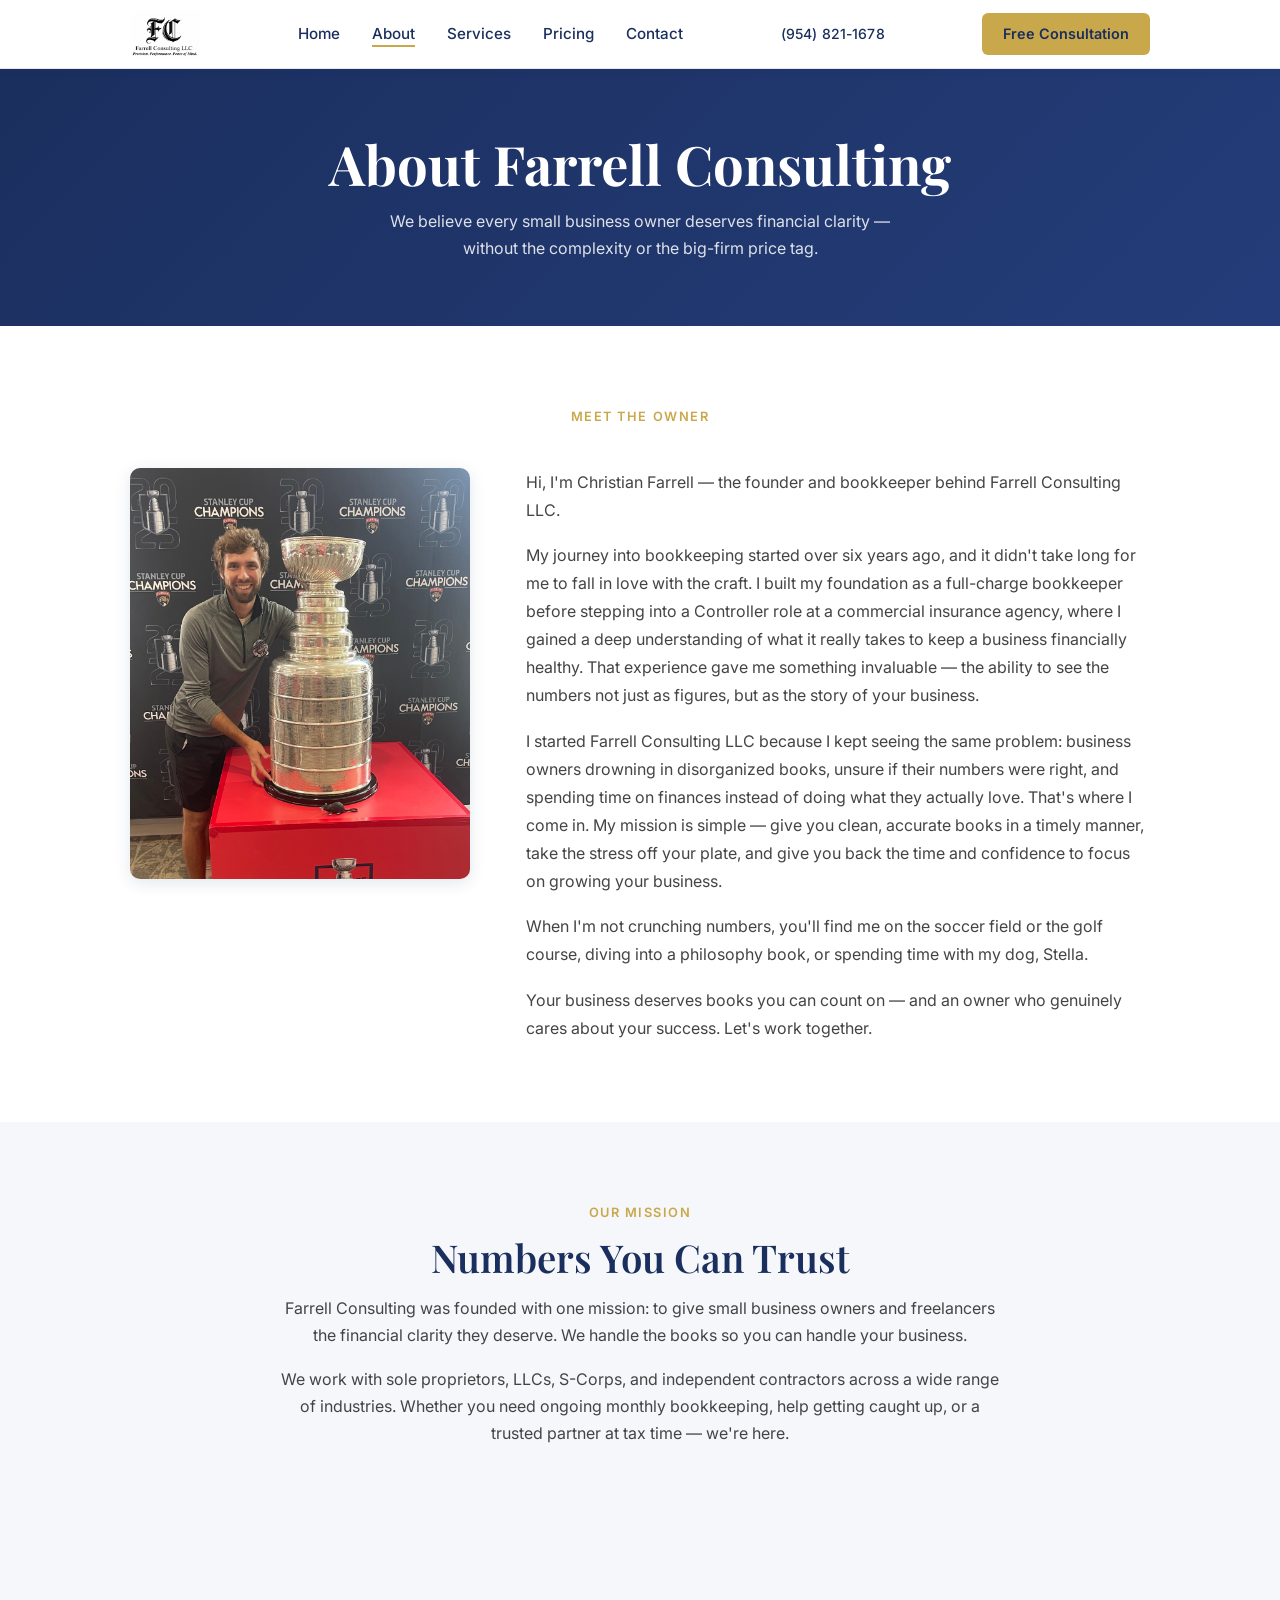
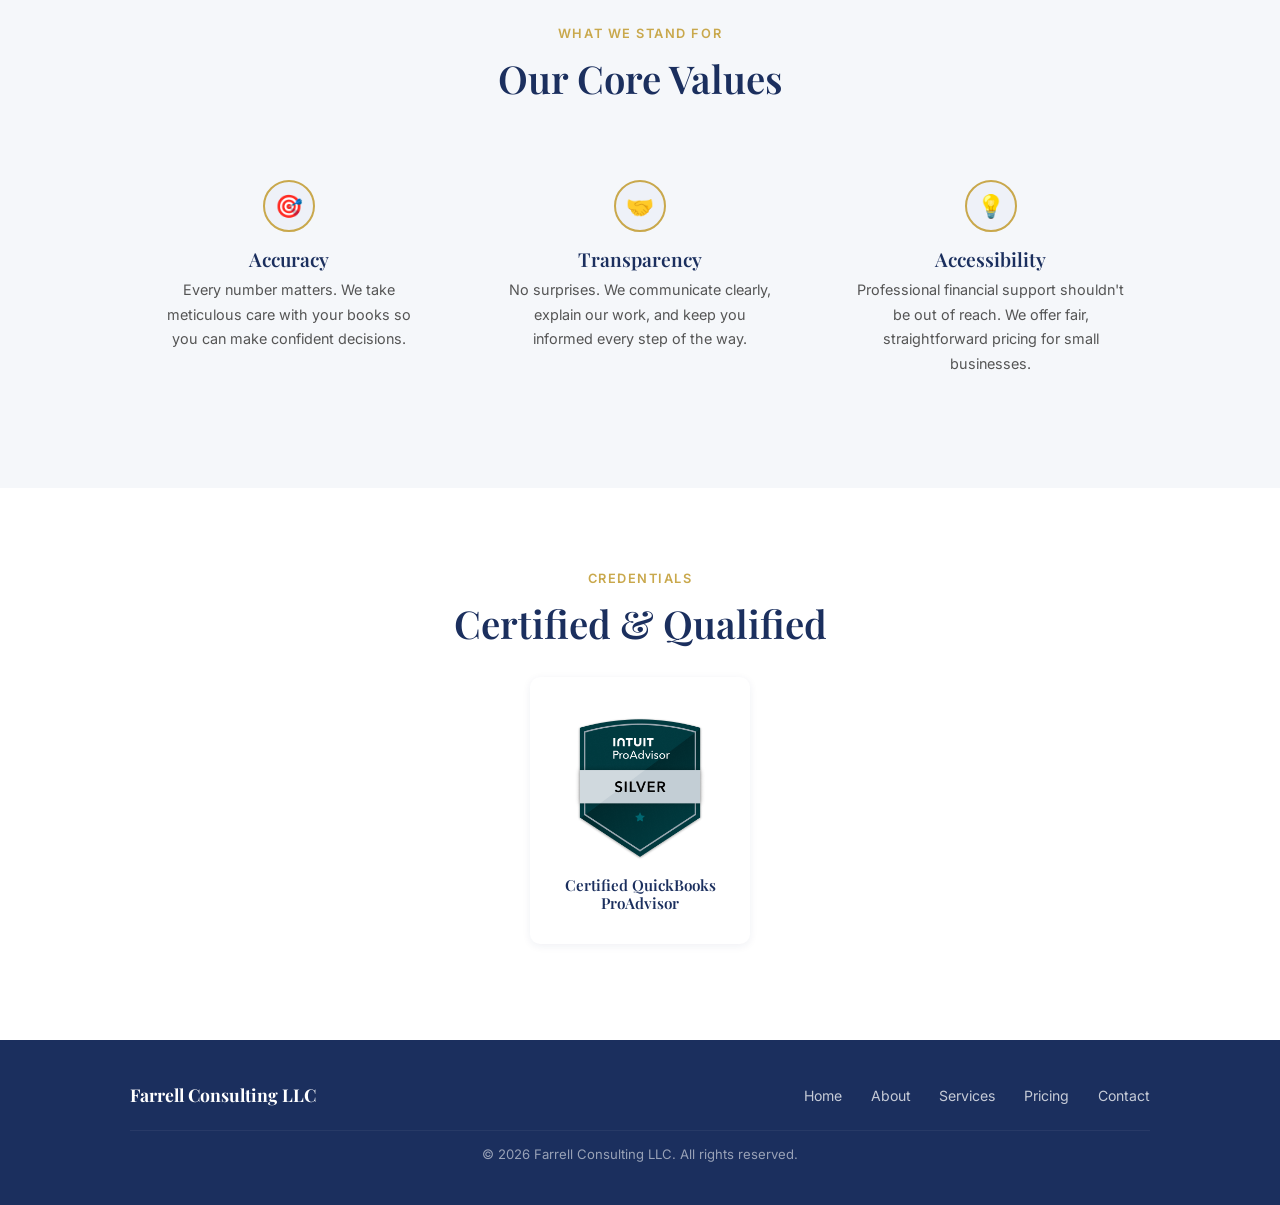
==== about.html @ e4e337d8 "fix: remove redundant heading from Meet the Owner section Co-Authored-By: Claude Sonnet 4.6 <noreply" ====
<!DOCTYPE html>
<html lang="en">
<head>
  <meta charset="UTF-8" />
  <meta name="viewport" content="width=device-width, initial-scale=1.0" />
  <title>About | Farrell Consulting</title>
  <meta name="description" content="Learn about Farrell Consulting — our mission, values, and commitment to helping small business owners and freelancers achieve financial clarity." />
  <meta property="og:title" content="About | Farrell Consulting" />
  <meta property="og:description" content="Farrell Consulting's mission is to give small business owners and freelancers the financial clarity they deserve." />
  <link rel="canonical" href="https://farrellconsulting.net/about.html" />
  <link rel="icon" href="favicon.svg" type="image/svg+xml" />
  <link rel="preconnect" href="https://fonts.googleapis.com" />
  <link rel="preconnect" href="https://fonts.gstatic.com" crossorigin />
  <link href="https://fonts.googleapis.com/css2?family=Playfair+Display:wght@600;700&family=Inter:wght@400;500;600&display=swap" rel="stylesheet" />
  <link rel="stylesheet" href="css/styles.css" />
</head>
<body>

  <header>
    <nav class="navbar" aria-label="Main">
      <div class="navbar-inner">
        <a href="index.html" class="nav-logo"><img src="img/fc-logo.png" alt="Farrell Consulting" class="nav-logo-img" /></a>
        <ul class="nav-links">
          <li><a href="index.html">Home</a></li>
          <li><a href="about.html" class="active">About</a></li>
          <li><a href="services.html">Services</a></li>
          <li><a href="pricing.html">Pricing</a></li>
          <li><a href="contact.html">Contact</a></li>
        </ul>
        <a href="tel:+19548211678" class="nav-phone" aria-label="Call (954) 821-1678">(954) 821-1678</a>
        <a href="contact.html" class="nav-cta">Free Consultation</a>
        <button class="nav-hamburger" aria-label="Toggle navigation" aria-expanded="false">
          <span></span><span></span><span></span>
        </button>
      </div>
    </nav>
  </header>

  <main>

    <!-- Page hero -->
    <section class="page-hero">
      <h1>About Farrell Consulting</h1>
      <p>We believe every small business owner deserves financial clarity — without the complexity or the big-firm price tag.</p>
    </section>

    <!-- Meet the Owner -->
    <section class="section">
      <div class="container">
        <div class="section-label text-center">Meet the Owner</div>
        <div class="owner-layout">
          <div class="owner-photo">
            <img src="img/christian-farrell.jpg" alt="Christian Farrell, founder of Farrell Consulting LLC" />
          </div>
          <div class="owner-bio">
            <p>Hi, I'm Christian Farrell — the founder and bookkeeper behind Farrell Consulting LLC.</p>
            <p>My journey into bookkeeping started over six years ago, and it didn't take long for me to fall in love with the craft. I built my foundation as a full-charge bookkeeper before stepping into a Controller role at a commercial insurance agency, where I gained a deep understanding of what it really takes to keep a business financially healthy. That experience gave me something invaluable — the ability to see the numbers not just as figures, but as the story of your business.</p>
            <p>I started Farrell Consulting LLC because I kept seeing the same problem: business owners drowning in disorganized books, unsure if their numbers were right, and spending time on finances instead of doing what they actually love. That's where I come in. My mission is simple — give you clean, accurate books in a timely manner, take the stress off your plate, and give you back the time and confidence to focus on growing your business.</p>
            <p>When I'm not crunching numbers, you'll find me on the soccer field or the golf course, diving into a philosophy book, or spending time with my dog, Stella.</p>
            <p>Your business deserves books you can count on — and an owner who genuinely cares about your success. Let's work together.</p>
          </div>
        </div>
      </div>
    </section>

    <!-- Mission & Bio -->
    <section class="section bg-surface">
      <div class="container">
        <div class="about-centered">
          <div class="section-label text-center">Our Mission</div>
          <h2 class="section-title text-center">Numbers You Can Trust</h2>
          <p>Farrell Consulting was founded with one mission: to give small business owners and freelancers the financial clarity they deserve. We handle the books so you can handle your business.</p>
          <p>We work with sole proprietors, LLCs, S-Corps, and independent contractors across a wide range of industries. Whether you need ongoing monthly bookkeeping, help getting caught up, or a trusted partner at tax time — we're here.</p>
        </div>
      </div>
    </section>

    <!-- Values strip -->
    <section class="section bg-surface">
      <div class="container">
        <div class="section-label text-center">What We Stand For</div>
        <h2 class="section-title text-center">Our Core Values</h2>
        <div class="values-strip">

          <div class="value-item">
            <div class="value-icon" aria-hidden="true">🎯</div>
            <h3>Accuracy</h3>
            <p>Every number matters. We take meticulous care with your books so you can make confident decisions.</p>
          </div>

          <div class="value-item">
            <div class="value-icon" aria-hidden="true">🤝</div>
            <h3>Transparency</h3>
            <p>No surprises. We communicate clearly, explain our work, and keep you informed every step of the way.</p>
          </div>

          <div class="value-item">
            <div class="value-icon" aria-hidden="true">💡</div>
            <h3>Accessibility</h3>
            <p>Professional financial support shouldn't be out of reach. We offer fair, straightforward pricing for small businesses.</p>
          </div>

        </div>
      </div>
    </section>

    <!-- Credentials -->
    <section class="section">
      <div class="container">
        <div class="section-label text-center">Credentials</div>
        <h2 class="section-title text-center">Certified &amp; Qualified</h2>
        <div class="credential-section">
          <div class="credential-card">
            <img src="img/intuit-proadvisor-silver.png" alt="Intuit QuickBooks ProAdvisor Silver badge" class="credential-badge" />
            <h4>Certified QuickBooks ProAdvisor</h4>
          </div>
        </div>
      </div>
    </section>

  </main>

  <footer class="footer">
    <div class="footer-inner">
      <div class="footer-logo">Farrell Consulting LLC</div>
      <ul class="footer-links">
        <li><a href="index.html">Home</a></li>
        <li><a href="about.html">About</a></li>
        <li><a href="services.html">Services</a></li>
        <li><a href="pricing.html">Pricing</a></li>
        <li><a href="contact.html">Contact</a></li>
      </ul>
      <p class="footer-copy">&copy; 2026 Farrell Consulting LLC. All rights reserved.</p>
    </div>
  </footer>

  <script src="js/main.js"></script>
</body>
</html>
---- css/styles.css ----
/* ============================================================
   FARRELL CONSULTING — Shared Stylesheet
   ============================================================ */

/* === DESIGN TOKENS === */
:root {
  --navy:      #1B2F5E;
  --gold:      #C9A84C;
  --gold-dark: #b5923f;
  --green:     #4A7C59;
  --white:     #FFFFFF;
  --surface:   #F5F7FA;
  --text:      #2D2D2D;
  --navy-dark: #243d7a;
  --shadow-sm: 0 2px 8px rgba(27,47,94,.07);
  --shadow-md: 0 4px 16px rgba(27,47,94,.12);
  --shadow-lg: 0 8px 24px rgba(27,47,94,.16);
  --radius:    6px;
  --radius-lg: 10px;
}

/* === RESET & BASE === */
*, *::before, *::after { box-sizing: border-box; margin: 0; padding: 0; }
html { scroll-behavior: smooth; }
body {
  font-family: 'Inter', sans-serif;
  font-size: 16px;
  line-height: 1.7;
  color: var(--text);
  background: var(--white);
}
img { max-width: 100%; display: block; }
a { text-decoration: none; }
ul { list-style: none; }

/* === TYPOGRAPHY === */
h1, h2, h3, h4 {
  font-family: 'Playfair Display', serif;
  color: var(--navy);
  line-height: 1.15;
}
h1 { font-size: clamp(2.2rem, 5vw, 3.4rem); font-weight: 700; }
h2 { font-size: clamp(1.7rem, 3vw, 2.4rem); font-weight: 600; }
h3 { font-size: 1.2rem; font-weight: 600; }

/* === LAYOUT === */
.container { max-width: 1100px; margin: 0 auto; padding: 0 2.5rem; }
.section    { padding: 5rem 0; }
.bg-surface { background: var(--surface); }
.text-center { text-align: center; }
.text-center .section-sub { margin-left: auto; margin-right: auto; }

/* === SECTION LABELS === */
.section-label {
  font-size: .8rem; font-weight: 600;
  letter-spacing: .12em; text-transform: uppercase;
  color: var(--gold); margin-bottom: .7rem;
}
.section-title { margin-bottom: 1rem; }
.section-sub   { font-size: 1rem; color: #555; max-width: 600px; }

/* === BUTTONS === */
.btn-primary {
  display: inline-block;
  background: var(--gold); color: var(--navy);
  font-family: 'Inter', sans-serif; font-weight: 700; font-size: 1rem;
  padding: .85rem 2.2rem; border-radius: var(--radius);
  box-shadow: 0 4px 16px rgba(201,168,76,.35);
  transition: background .2s, transform .15s;
  border: none; cursor: pointer;
}
.btn-primary:hover { background: var(--gold-dark); transform: translateY(-1px); color: var(--navy); }

.btn-secondary {
  display: inline-block;
  background: var(--navy); color: var(--white);
  font-family: 'Inter', sans-serif; font-weight: 600; font-size: .95rem;
  padding: .8rem 2rem; border-radius: var(--radius);
  transition: background .2s; border: none; cursor: pointer;
}
.btn-secondary:hover { background: var(--navy-dark); color: var(--white); }

/* === NAVBAR === */
.navbar {
  position: sticky; top: 0; z-index: 100;
  background: var(--white);
  border-bottom: 1px solid #e2e6ef;
  box-shadow: var(--shadow-sm);
  transition: box-shadow .3s;
}
.navbar.scrolled { box-shadow: var(--shadow-md); }
.navbar-inner {
  max-width: 1100px; margin: 0 auto;
  display: flex; align-items: center; justify-content: space-between;
  padding: 0 2.5rem; height: 68px;
}
.nav-logo {
  font-family: 'Playfair Display', serif;
  font-size: 1.25rem; font-weight: 700;
  color: var(--navy); letter-spacing: .01em;
  display: flex; align-items: center;
}
.nav-logo span { color: var(--gold); }
.nav-logo-img { height: 48px; width: auto; display: block; }
.nav-links {
  display: flex; gap: 2rem;
  list-style: none; align-items: center;
}
.nav-links a {
  color: var(--navy); font-size: .95rem; font-weight: 500;
  padding-bottom: 2px; border-bottom: 2px solid transparent;
  transition: border-color .2s;
}
.nav-links a:hover,
.nav-links a.active { border-bottom-color: var(--gold); }
.nav-cta {
  background: var(--gold); color: var(--navy);
  font-weight: 600; font-size: .9rem;
  padding: .55rem 1.3rem;
  border-radius: var(--radius);
  border-bottom: none;
  transition: background .2s;
}
.nav-cta:hover { background: var(--gold-dark); }

/* Hamburger */
.nav-hamburger {
  display: none; flex-direction: column; gap: 5px;
  background: none; border: none; cursor: pointer; padding: 4px;
  min-height: 44px; min-width: 44px;
  align-items: center; justify-content: center;
}
.nav-hamburger span {
  display: block; width: 24px; height: 2px;
  background: var(--navy); border-radius: 2px;
  transition: transform .25s, opacity .25s;
}
.nav-hamburger[aria-expanded="true"] span:nth-child(1) { transform: translateY(7px) rotate(45deg); }
.nav-hamburger[aria-expanded="true"] span:nth-child(2) { opacity: 0; }
.nav-hamburger[aria-expanded="true"] span:nth-child(3) { transform: translateY(-7px) rotate(-45deg); }

/* === HERO (Home) === */
.hero {
  background: linear-gradient(135deg, var(--navy) 0%, var(--navy-dark) 100%);
  color: var(--white); padding: 7rem 2.5rem 6rem; text-align: center;
}
.hero-eyebrow {
  font-size: .85rem; font-weight: 600;
  letter-spacing: .12em; text-transform: uppercase;
  color: var(--gold); margin-bottom: 1.2rem;
}
.hero h1   { color: var(--white); max-width: 700px; margin: 0 auto 1.5rem; }
.hero p    { font-size: 1.1rem; max-width: 560px; margin: 0 auto 2.5rem; opacity: .88; color: var(--white); }

/* Page hero (inner pages — shorter) */
.page-hero {
  background: linear-gradient(135deg, var(--navy) 0%, var(--navy-dark) 100%);
  color: var(--white); padding: 4rem 2.5rem; text-align: center;
}
.page-hero h1 { color: var(--white); margin-bottom: .75rem; }
.page-hero p  { color: rgba(255,255,255,.85); font-size: 1rem; max-width: 520px; margin: 0 auto; }

/* === TRUST BAR === */
.trust-bar {
  background: var(--surface); padding: 1.4rem 2.5rem;
  display: flex; justify-content: center; gap: 3rem; flex-wrap: wrap;
  border-bottom: 1px solid #e2e6ef;
}
.trust-item {
  display: flex; align-items: center; gap: .5rem;
  font-size: .88rem; font-weight: 500; color: var(--navy);
}
.trust-item::before { content: '✓'; color: var(--green); font-weight: 700; font-size: 1rem; }

/* === SERVICE CARDS === */
.services-grid {
  display: grid;
  grid-template-columns: repeat(auto-fit, minmax(260px, 1fr));
  gap: 1.8rem; margin-top: 3rem;
}
.service-card {
  background: var(--white); border-radius: var(--radius-lg);
  padding: 2rem 1.8rem; box-shadow: var(--shadow-sm);
  border-top: 4px solid var(--gold);
  transition: transform .2s, box-shadow .2s;
}
.service-card:hover { transform: translateY(-4px); box-shadow: var(--shadow-lg); }
.card-icon {
  width: 44px; height: 44px; background: #eef1f8;
  border-radius: 8px; display: flex; align-items: center;
  justify-content: center; margin-bottom: 1.2rem; font-size: 1.3rem;
}
.service-card h3 { margin-bottom: .6rem; }
.service-card > p { font-size: .92rem; color: #555; }
.card-includes {
  list-style: none; margin-top: .85rem;
  display: flex; flex-direction: column; gap: .4rem;
}
.card-includes li {
  font-size: .88rem; color: #555;
  display: flex; align-items: flex-start; gap: .4rem;
}
.card-includes li::before {
  content: '→'; color: var(--gold);
  font-size: .85rem; flex-shrink: 0; margin-top: 2px;
}

/* === CTA STRIP === */
.cta-strip {
  background: var(--navy); color: var(--white);
  padding: 4.5rem 2.5rem; text-align: center;
}
.cta-strip h2 { color: var(--white); margin-bottom: .75rem; }
.cta-strip p  { color: rgba(255,255,255,.8); margin-bottom: 2rem; font-size: 1rem; }

/* === ABOUT === */
.about-layout {
  display: flex; align-items: flex-start;
  gap: 4rem; flex-wrap: wrap;
}
.about-text           { flex: 1; min-width: 260px; }
.about-text p         { margin-bottom: 1rem; color: #444; }
.about-centered {
  max-width: 720px;
  margin: 0 auto;
  text-align: center;
}
.about-centered p     { margin-bottom: 1rem; color: #444; }

/* Meet the Owner */
.owner-layout {
  display: grid;
  grid-template-columns: 340px 1fr;
  gap: 3.5rem;
  align-items: start;
  margin-top: 2.5rem;
}
.owner-photo {
  border-radius: var(--radius-lg);
  overflow: hidden;
  box-shadow: var(--shadow-md);
}
.owner-photo img {
  width: 100%;
  height: 100%;
  object-fit: cover;
  display: block;
}
.owner-bio p {
  margin-bottom: 1.1rem;
  color: #444;
  line-height: 1.75;
}
.owner-bio p:last-child { margin-bottom: 0; }

@media (max-width: 768px) {
  .owner-layout { grid-template-columns: 1fr; }
  .owner-photo  { max-height: 420px; }
}
.values-strip {
  display: grid;
  grid-template-columns: repeat(auto-fit, minmax(200px, 1fr));
  gap: 2rem; margin-top: 3rem;
}
.value-item { text-align: center; padding: 2rem 1.5rem; }
.value-icon {
  width: 52px; height: 52px; background: #eef1f8; border-radius: 50%;
  display: flex; align-items: center; justify-content: center;
  margin: 0 auto 1rem; font-size: 1.4rem;
  border: 2px solid var(--gold);
}
.value-item h3  { margin-bottom: .5rem; }
.value-item p   { font-size: .9rem; color: #555; }

/* === CONTACT === */
.contact-layout {
  display: grid; grid-template-columns: 1fr 1fr;
  gap: 4rem; align-items: start;
}
.contact-info h2      { margin-bottom: 1rem; }
.contact-info > p     { color: #555; margin-bottom: 1.5rem; font-size: .95rem; line-height: 1.7; }
.contact-detail {
  display: flex; align-items: center; gap: .6rem;
  margin-bottom: .6rem; font-size: .9rem;
  color: var(--navy); font-weight: 500;
}
.contact-detail span  { font-size: 1rem; }
.form-legend          { font-size: .82rem; color: #666; margin-bottom: 1rem; }
.form-legend span     { color: var(--gold); font-weight: 700; }
.form-group           { margin-bottom: 1.3rem; }
.form-group label {
  display: block; font-size: .88rem; font-weight: 600;
  color: var(--navy); margin-bottom: .4rem;
}
.form-group input,
.form-group select,
.form-group textarea {
  width: 100%; padding: .72rem 1rem;
  border: 1.5px solid #d0d6e4; border-radius: var(--radius);
  font-family: 'Inter', sans-serif; font-size: .95rem; color: var(--text);
  background: var(--white); transition: border-color .2s;
}
.form-group input:focus,
.form-group select:focus,
.form-group textarea:focus {
  outline: 3px solid transparent;
  border-color: var(--navy);
  box-shadow: 0 0 0 3px rgba(27,47,94,.18);
}
.form-group textarea  { resize: vertical; min-height: 120px; }

#thank-you            { display: none; }
#thank-you.visible    { display: block; }
.thank-you-box {
  background: #f0faf3; border: 2px solid var(--green);
  border-radius: var(--radius-lg); padding: 2.5rem; text-align: center;
}
.thank-you-box h3     { color: var(--green); margin-bottom: .5rem; font-size: 1.4rem; }
.thank-you-box p      { color: #555; font-size: .95rem; }

/* === FOOTER === */
.footer { background: var(--navy); color: var(--white); padding: 2.5rem 0; }
.footer-inner {
  max-width: 1100px; margin: 0 auto; padding: 0 2.5rem;
  display: flex; align-items: center; justify-content: space-between;
  flex-wrap: wrap; gap: 1rem;
}
.footer-logo          { font-family: 'Playfair Display', serif; font-size: 1.1rem; font-weight: 700; }
.footer-logo span     { color: var(--gold); }
.footer-links         { display: flex; gap: 1.8rem; }
.footer-links a       { color: rgba(255,255,255,.75); font-size: .88rem; transition: color .2s; }
.footer-links a:hover { color: var(--gold); }
.footer-copy {
  font-size: .82rem; opacity: .55; width: 100%; text-align: center;
  padding-top: .75rem; border-top: 1px solid rgba(255,255,255,.1); margin-top: .25rem;
}

/* === RESPONSIVE (≤ 768px) === */
@media (max-width: 768px) {

  /* Nav — collapse to hamburger */
  .nav-links {
    display: none; flex-direction: column; gap: 0;
    position: absolute; top: 68px; left: 0; right: 0;
    background: var(--white); border-bottom: 1px solid #e2e6ef;
    box-shadow: var(--shadow-md); padding: .5rem 0;
  }
  .nav-links.open   { display: flex; }
  .nav-links a {
    display: flex; align-items: center;
    padding: .85rem 2rem; border-bottom: none;
    font-size: 1rem; min-height: 44px; width: 100%;
  }
  .nav-links a:hover  { background: var(--surface); }
  .nav-cta            { display: none; }
  .nav-hamburger      { display: flex; }

  /* Hero */
  .hero               { padding: 4rem 1.5rem 3.5rem; }
  .page-hero          { padding: 3rem 1.5rem; }

  /* Trust bar */
  .trust-bar          { gap: 1.2rem; padding: 1rem 1.5rem; }

  /* Service cards — single column */
  .services-grid      { grid-template-columns: 1fr; }

  /* About — stack vertically */
  .about-layout       { flex-direction: column; }

  /* Contact — single column */
  .contact-layout     { grid-template-columns: 1fr; gap: 2rem; }

  /* Footer */
  .footer-inner       { flex-direction: column; align-items: flex-start; }
  .footer-links       { flex-wrap: wrap; gap: 1rem; }

  /* Touch targets */
  .btn-primary,
  .btn-secondary      { min-height: 44px; width: 100%; text-align: center; display: block; }
  .cta-strip .btn-primary { width: auto; display: inline-block; }

  /* V2 responsive overrides */
  .nav-phone             { display: none; }
  .hero-ctas             { justify-content: center; }
  .services-preview-grid { grid-template-columns: 1fr; }
  .pricing-grid          { grid-template-columns: 1fr; }
}

/* =============================================
   V2: Nav phone number
   ============================================= */
.nav-phone {
  font-size: 0.875rem;
  font-weight: 500;
  color: var(--navy);
  text-decoration: none;
  white-space: nowrap;
  letter-spacing: 0.01em;
}
.nav-phone:hover { text-decoration: underline; }

/* =============================================
   V2: Hero two-column layout
   ============================================= */
.hero-centered {
  max-width: 780px;
  margin: 0 auto;
  text-align: center;
  width: 100%;
}
.hero-ctas {
  display: flex;
  gap: 1rem;
  flex-wrap: wrap;
  justify-content: center;
  margin-top: 1.75rem;
}
.btn-ghost {
  display: inline-block;
  padding: 0.85rem 2rem;
  border: 2px solid rgba(255, 255, 255, 0.75);
  color: var(--white);
  background: transparent;
  border-radius: var(--radius);
  font-family: inherit;
  font-weight: 600;
  font-size: 1rem;
  text-decoration: none;
  transition: background 0.2s, color 0.2s, border-color 0.2s;
  cursor: pointer;
}
.btn-ghost:hover {
  background: var(--white);
  color: var(--navy);
  border-color: var(--white);
}

/* =============================================
   V2: Services preview strip (home page)
   ============================================= */
.services-preview-grid {
  display: grid;
  grid-template-columns: repeat(3, 1fr);
  gap: 1.5rem;
}
.services-preview-card {
  background: var(--white);
  border-radius: var(--radius-lg);
  border-top: 4px solid var(--gold);
  box-shadow: var(--shadow-sm);
  padding: 1.75rem 1.5rem;
  display: flex;
  flex-direction: column;
  gap: 0.5rem;
  transition: transform 0.2s, box-shadow 0.2s;
}
.services-preview-card:hover {
  transform: translateY(-3px);
  box-shadow: var(--shadow-md);
}
.services-preview-card .card-icon {
  font-size: 2rem;
  line-height: 1;
}
.services-preview-card h3 {
  font-size: 1.05rem;
  color: var(--navy);
  margin: 0;
}
.services-preview-card p {
  font-size: 0.9rem;
  color: var(--text);
  margin: 0;
  flex: 1;
  line-height: 1.5;
}
.card-link {
  font-size: 0.875rem;
  font-weight: 600;
  color: var(--green);
  text-decoration: none;
  margin-top: 0.5rem;
}
.card-link:hover { text-decoration: underline; }

/* =============================================
   V2: Pricing teaser row (home page)
   ============================================= */
.pricing-teaser {
  text-align: center;
  padding: 2.5rem 1.5rem;
}
.pricing-teaser p {
  font-size: 1.1rem;
  color: var(--navy);
  font-weight: 500;
  margin: 0 0 0.75rem;
}
.pricing-teaser a {
  font-weight: 600;
  color: var(--green);
  text-decoration: none;
}
.pricing-teaser a:hover { text-decoration: underline; }

/* =============================================
   V2: Pricing page cards
   ============================================= */
.pricing-grid {
  display: grid;
  grid-template-columns: repeat(3, 1fr);
  gap: 1.5rem;
  align-items: start;
}
.pricing-card {
  background: var(--white);
  border-radius: var(--radius-lg);
  border-top: 4px solid var(--navy);
  box-shadow: var(--shadow-sm);
  padding: 2rem 1.75rem;
  display: flex;
  flex-direction: column;
  gap: 1rem;
}
.pricing-card.featured {
  border-top-color: var(--gold);
  box-shadow: var(--shadow-md);
}
.pricing-card .most-popular {
  display: inline-block;
  background: var(--gold);
  color: var(--white);
  font-size: 0.72rem;
  font-weight: 700;
  text-transform: uppercase;
  letter-spacing: 0.07em;
  padding: 0.2rem 0.65rem;
  border-radius: 99px;
  align-self: flex-start;
}
.pricing-card h3 {
  font-size: 1.3rem;
  color: var(--navy);
  margin: 0;
}
.pricing-price {
  font-family: 'Playfair Display', serif;
  font-size: 2rem;
  font-weight: 700;
  color: var(--navy);
  line-height: 1.1;
}
.pricing-price span {
  font-family: 'Inter', sans-serif;
  font-size: 0.875rem;
  font-weight: 400;
  color: var(--text);
}
.pricing-card .feature-list {
  list-style: none;
  padding: 0;
  margin: 0;
  display: flex;
  flex-direction: column;
  gap: 0.6rem;
  flex: 1;
}
.pricing-card .feature-list li {
  display: flex;
  gap: 0.6rem;
  align-items: flex-start;
  font-size: 0.9rem;
  color: var(--text);
  line-height: 1.4;
}
.pricing-card .feature-list li::before {
  content: "✓";
  color: var(--green);
  font-weight: 700;
  flex-shrink: 0;
  margin-top: 0.05em;
}
.pricing-card .btn-secondary {
  display: block;
  text-align: center;
  margin-top: 0.5rem;
}
.pricing-note {
  text-align: center;
  font-size: 0.875rem;
  color: var(--text);
  margin-top: 2rem;
  opacity: 0.75;
  line-height: 1.6;
}

/* =============================================
   V2: Credentials section (about page)
   ============================================= */
.credential-section {
  display: flex;
  justify-content: center;
  padding: 1rem 0;
}
.credential-card {
  display: flex;
  flex-direction: column;
  align-items: center;
  gap: 0.75rem;
  padding: 2rem;
  background: var(--white);
  border-radius: var(--radius-lg);
  box-shadow: var(--shadow-sm);
  text-align: center;
  max-width: 220px;
}
.credential-badge {
  width: 160px;
  height: auto;
  display: block;
}
.credential-placeholder {
  width: 120px;
  height: 120px;
  background: var(--surface);
  border: 2px dashed rgba(27, 47, 94, 0.4);
  border-radius: var(--radius);
  display: flex;
  align-items: center;
  justify-content: center;
  font-size: 0.75rem;
  color: var(--navy);
  text-align: center;
  padding: 0.5rem;
  line-height: 1.4;
}
.credential-card h4 {
  font-size: 0.95rem;
  color: var(--navy);
  font-weight: 600;
  margin: 0;
}
.credential-card p {
  font-size: 0.8rem;
  color: var(--text);
  opacity: 0.65;
  margin: 0;
}
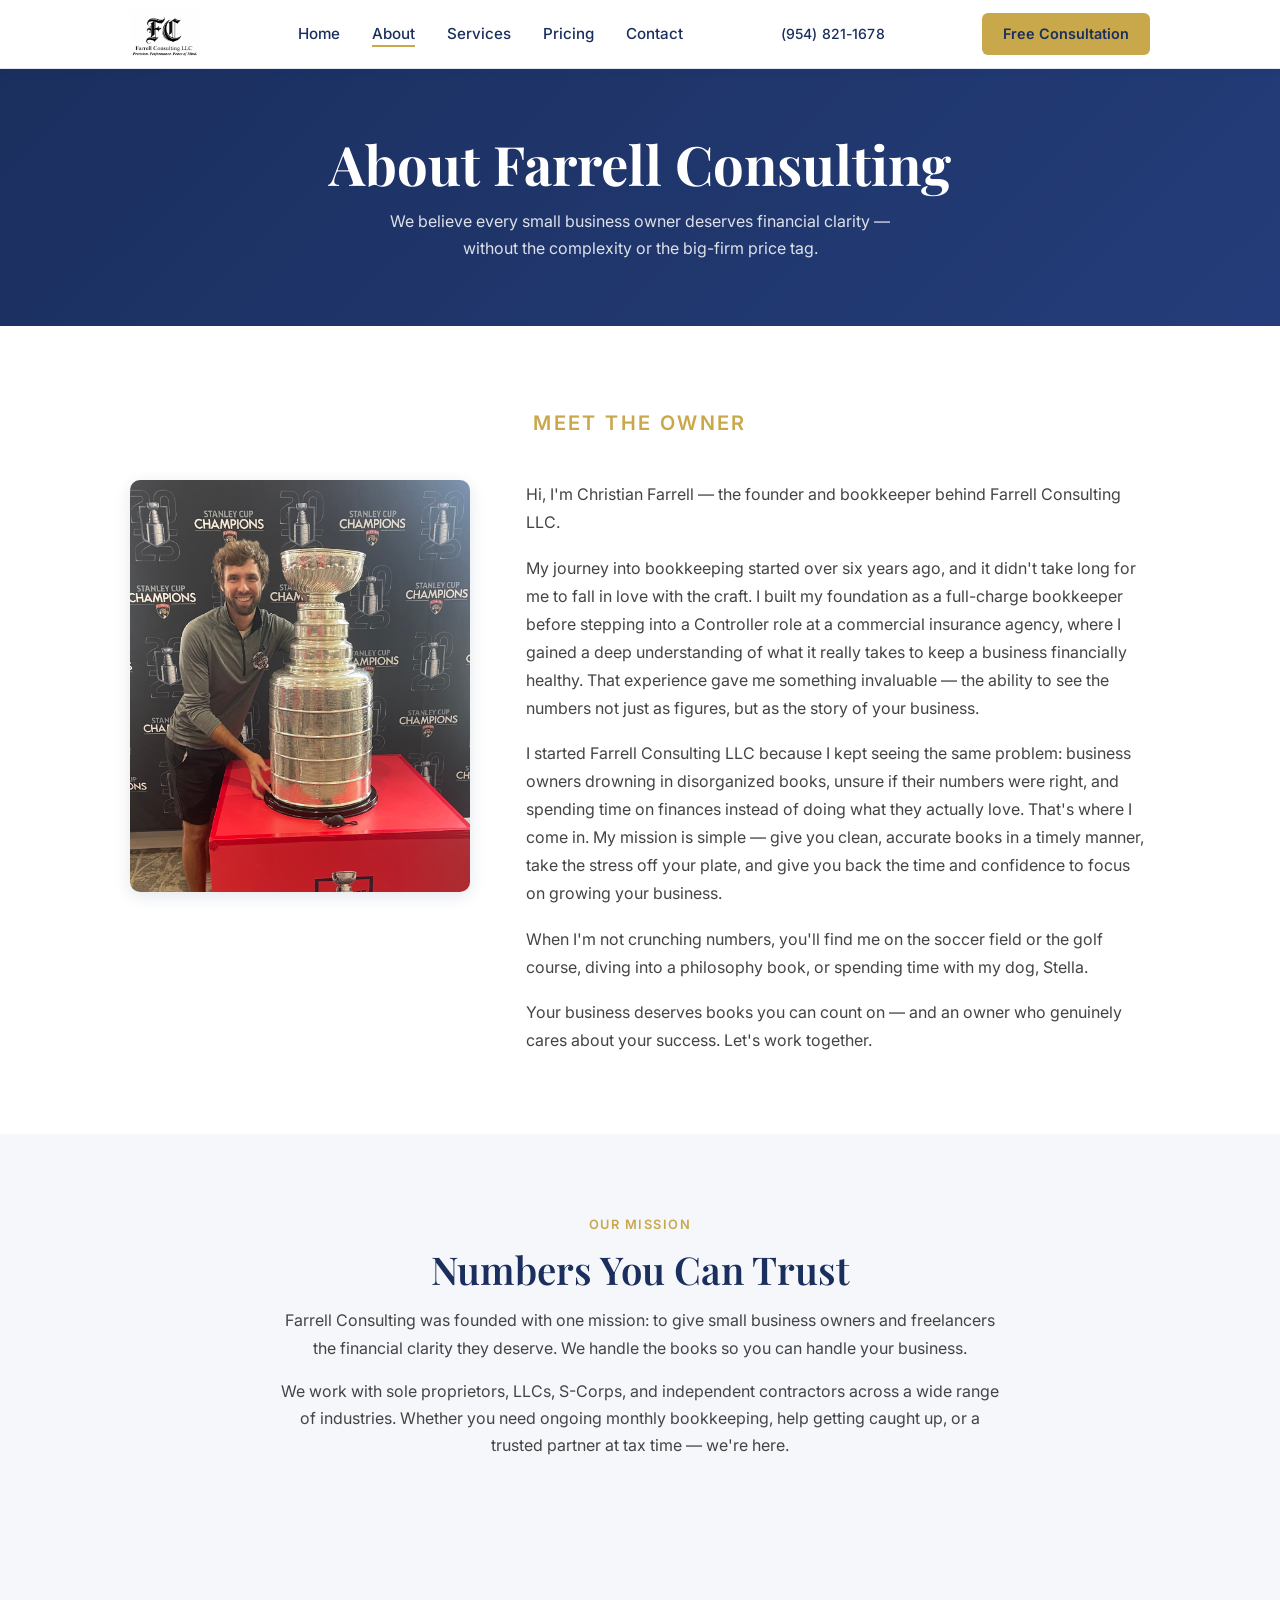
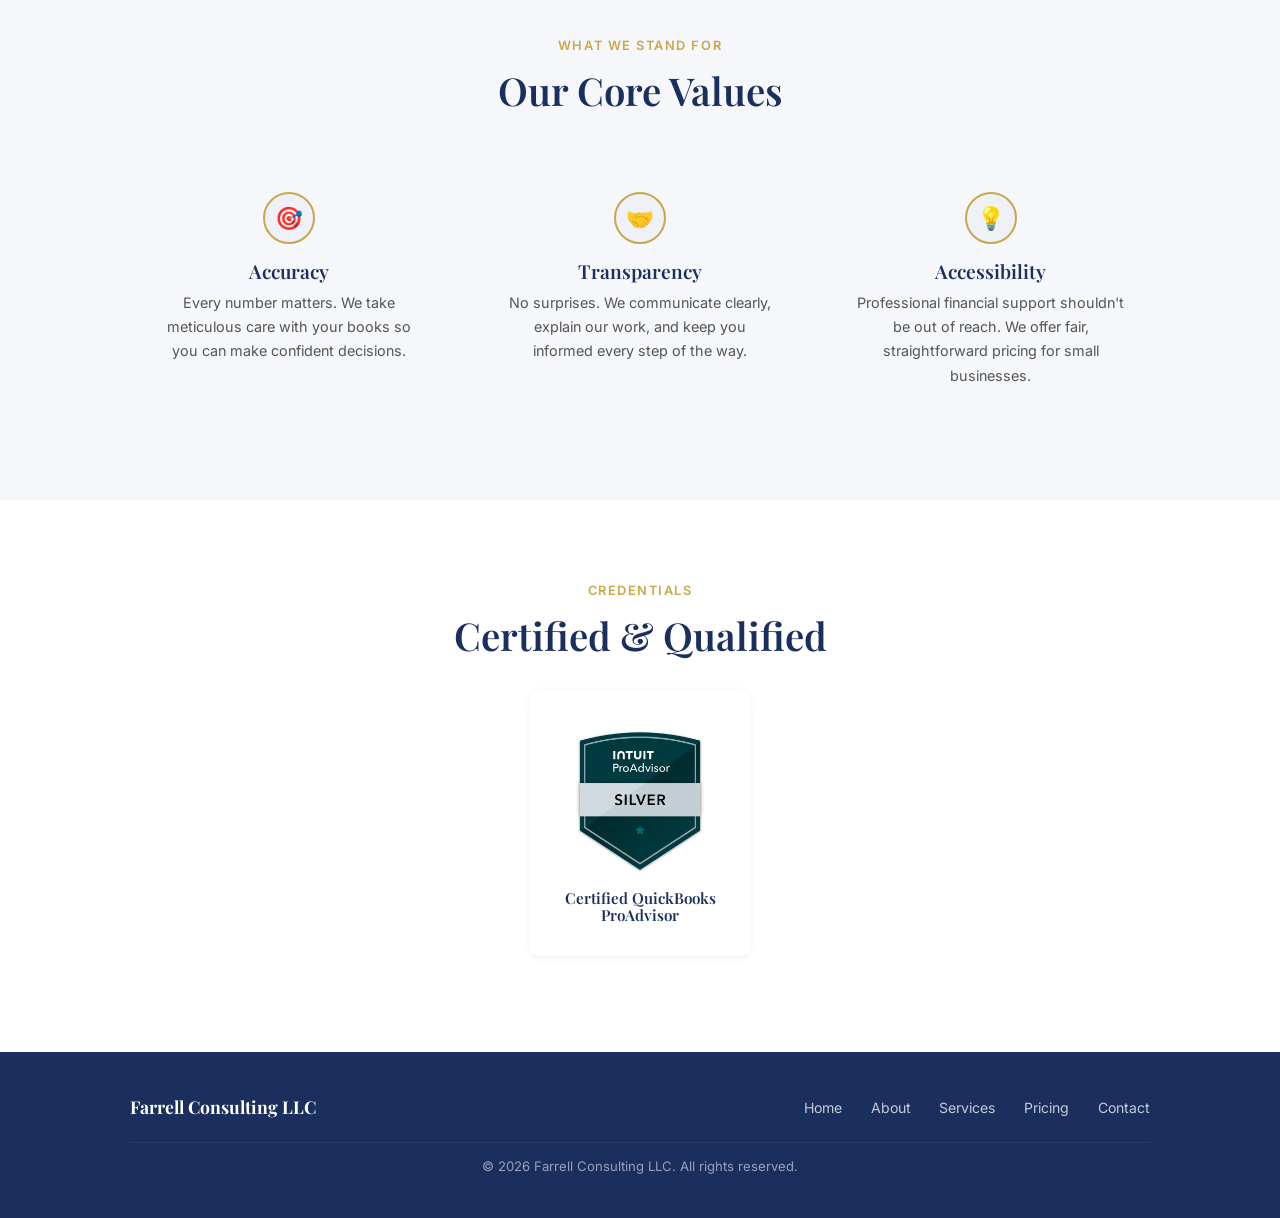
==== commit cf7605af: "feat: increase Meet the Owner label font size Co-Authored-By: Claude Sonnet 4.6 <noreply@anthropic.c" ====
--- a/about.html
+++ b/about.html
@@ -47,7 +47,7 @@
     <!-- Meet the Owner -->
     <section class="section">
       <div class="container">
-        <div class="section-label text-center">Meet the Owner</div>
+        <div class="section-label owner-label text-center">Meet the Owner</div>
         <div class="owner-layout">
           <div class="owner-photo">
             <img src="img/christian-farrell.jpg" alt="Christian Farrell, founder of Farrell Consulting LLC" />
--- a/css/styles.css
+++ b/css/styles.css
@@ -228,6 +228,7 @@
 .about-centered p     { margin-bottom: 1rem; color: #444; }
 
 /* Meet the Owner */
+.owner-label { font-size: 1.25rem; }
 .owner-layout {
   display: grid;
   grid-template-columns: 340px 1fr;
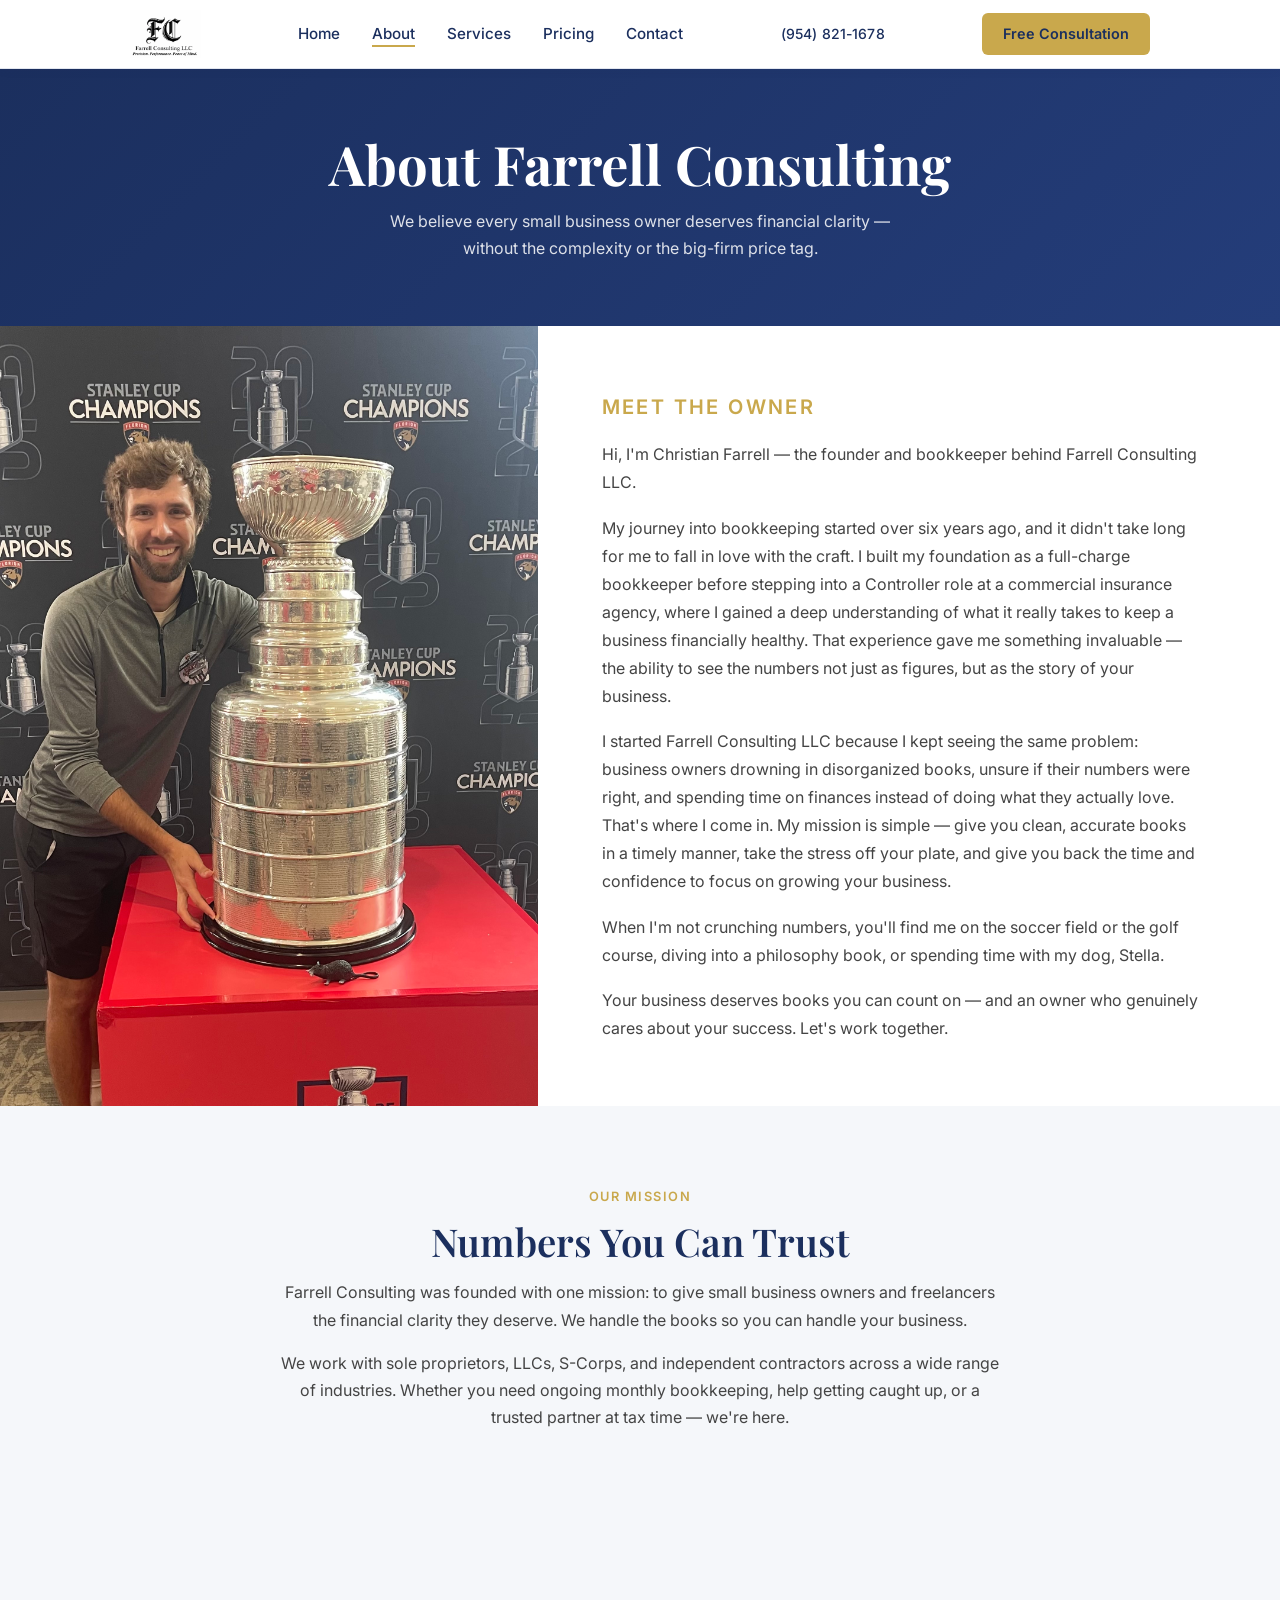
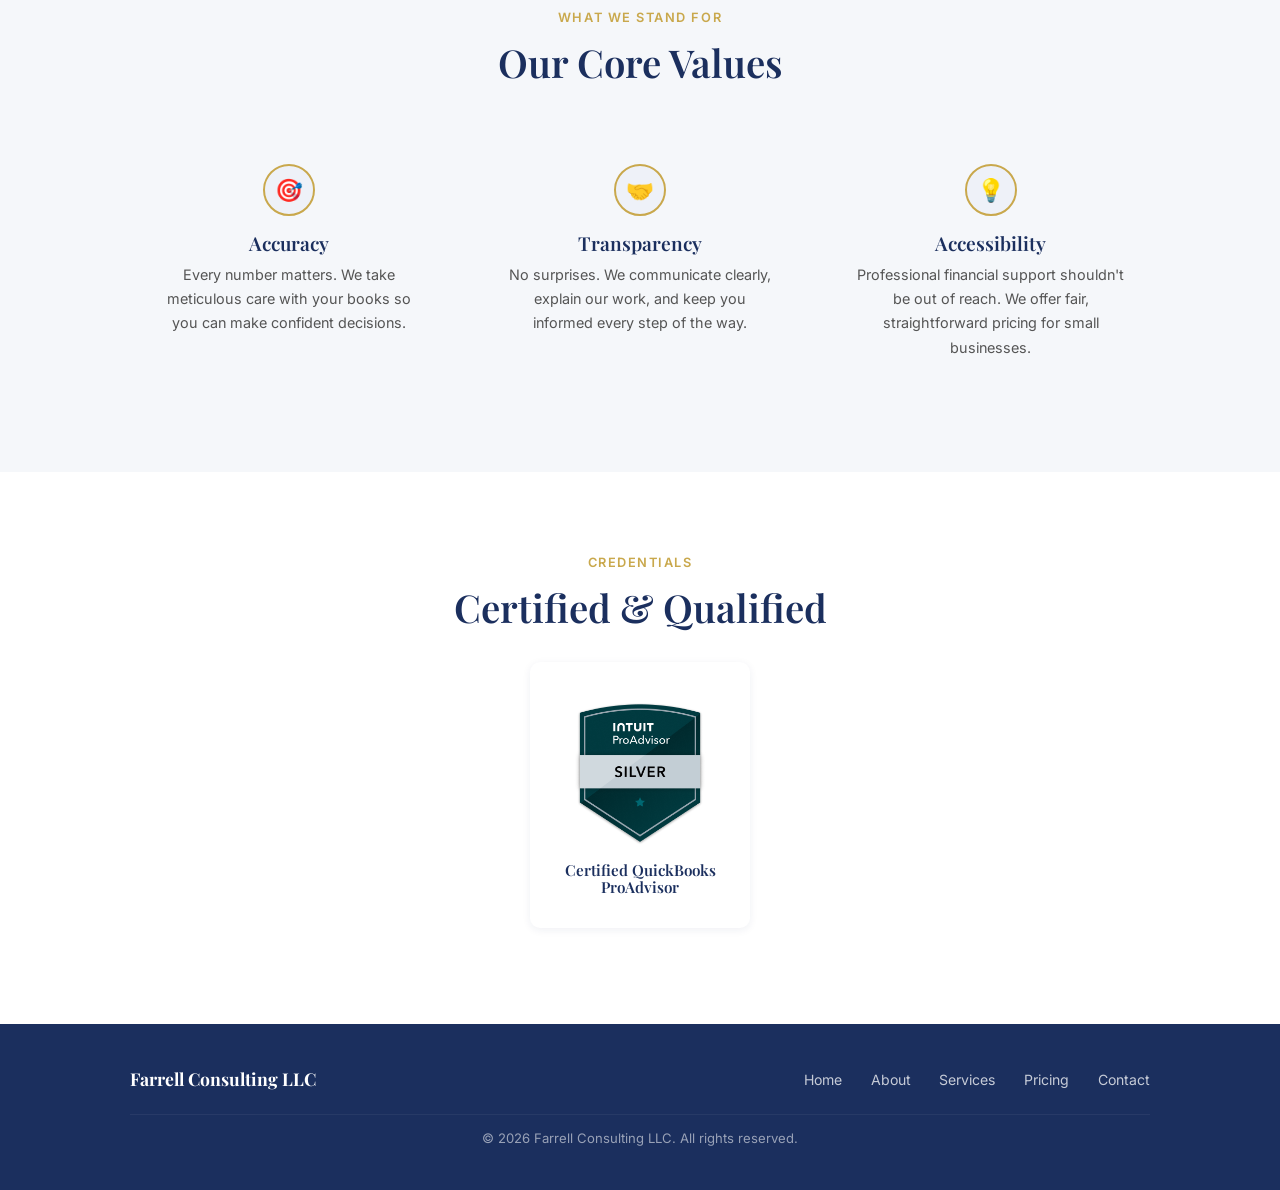
==== commit 21800a90: "feat: make Meet the Owner full-bleed split layout, photo flush left Co-Authored-By: Claude Sonnet 4." ====
--- a/about.html
+++ b/about.html
@@ -45,20 +45,18 @@
     </section>
 
     <!-- Meet the Owner -->
-    <section class="section">
-      <div class="container">
-        <div class="section-label owner-label text-center">Meet the Owner</div>
-        <div class="owner-layout">
-          <div class="owner-photo">
-            <img src="img/christian-farrell.jpg" alt="Christian Farrell, founder of Farrell Consulting LLC" />
-          </div>
-          <div class="owner-bio">
-            <p>Hi, I'm Christian Farrell — the founder and bookkeeper behind Farrell Consulting LLC.</p>
-            <p>My journey into bookkeeping started over six years ago, and it didn't take long for me to fall in love with the craft. I built my foundation as a full-charge bookkeeper before stepping into a Controller role at a commercial insurance agency, where I gained a deep understanding of what it really takes to keep a business financially healthy. That experience gave me something invaluable — the ability to see the numbers not just as figures, but as the story of your business.</p>
-            <p>I started Farrell Consulting LLC because I kept seeing the same problem: business owners drowning in disorganized books, unsure if their numbers were right, and spending time on finances instead of doing what they actually love. That's where I come in. My mission is simple — give you clean, accurate books in a timely manner, take the stress off your plate, and give you back the time and confidence to focus on growing your business.</p>
-            <p>When I'm not crunching numbers, you'll find me on the soccer field or the golf course, diving into a philosophy book, or spending time with my dog, Stella.</p>
-            <p>Your business deserves books you can count on — and an owner who genuinely cares about your success. Let's work together.</p>
-          </div>
+    <section class="owner-section">
+      <div class="owner-photo">
+        <img src="img/christian-farrell.jpg" alt="Christian Farrell, founder of Farrell Consulting LLC" />
+      </div>
+      <div class="owner-bio-wrapper">
+        <div class="section-label owner-label">Meet the Owner</div>
+        <div class="owner-bio">
+          <p>Hi, I'm Christian Farrell — the founder and bookkeeper behind Farrell Consulting LLC.</p>
+          <p>My journey into bookkeeping started over six years ago, and it didn't take long for me to fall in love with the craft. I built my foundation as a full-charge bookkeeper before stepping into a Controller role at a commercial insurance agency, where I gained a deep understanding of what it really takes to keep a business financially healthy. That experience gave me something invaluable — the ability to see the numbers not just as figures, but as the story of your business.</p>
+          <p>I started Farrell Consulting LLC because I kept seeing the same problem: business owners drowning in disorganized books, unsure if their numbers were right, and spending time on finances instead of doing what they actually love. That's where I come in. My mission is simple — give you clean, accurate books in a timely manner, take the stress off your plate, and give you back the time and confidence to focus on growing your business.</p>
+          <p>When I'm not crunching numbers, you'll find me on the soccer field or the golf course, diving into a philosophy book, or spending time with my dog, Stella.</p>
+          <p>Your business deserves books you can count on — and an owner who genuinely cares about your success. Let's work together.</p>
         </div>
       </div>
     </section>
--- a/css/styles.css
+++ b/css/styles.css
@@ -228,24 +228,28 @@
 .about-centered p     { margin-bottom: 1rem; color: #444; }
 
 /* Meet the Owner */
-.owner-label { font-size: 1.25rem; }
-.owner-layout {
+.owner-label { font-size: 1.25rem; margin-bottom: 1rem; }
+.owner-section {
   display: grid;
-  grid-template-columns: 340px 1fr;
-  gap: 3.5rem;
-  align-items: start;
-  margin-top: 2.5rem;
+  grid-template-columns: 42% 1fr;
+  min-height: 560px;
 }
 .owner-photo {
-  border-radius: var(--radius-lg);
   overflow: hidden;
-  box-shadow: var(--shadow-md);
 }
 .owner-photo img {
   width: 100%;
   height: 100%;
   object-fit: cover;
+  object-position: top;
   display: block;
+}
+.owner-bio-wrapper {
+  padding: 4rem 5rem 4rem 4rem;
+  display: flex;
+  flex-direction: column;
+  justify-content: center;
+  background: var(--white);
 }
 .owner-bio p {
   margin-bottom: 1.1rem;
@@ -255,8 +259,9 @@
 .owner-bio p:last-child { margin-bottom: 0; }
 
 @media (max-width: 768px) {
-  .owner-layout { grid-template-columns: 1fr; }
-  .owner-photo  { max-height: 420px; }
+  .owner-section { grid-template-columns: 1fr; }
+  .owner-photo   { height: 380px; }
+  .owner-bio-wrapper { padding: 2.5rem 1.5rem; }
 }
 .values-strip {
   display: grid;
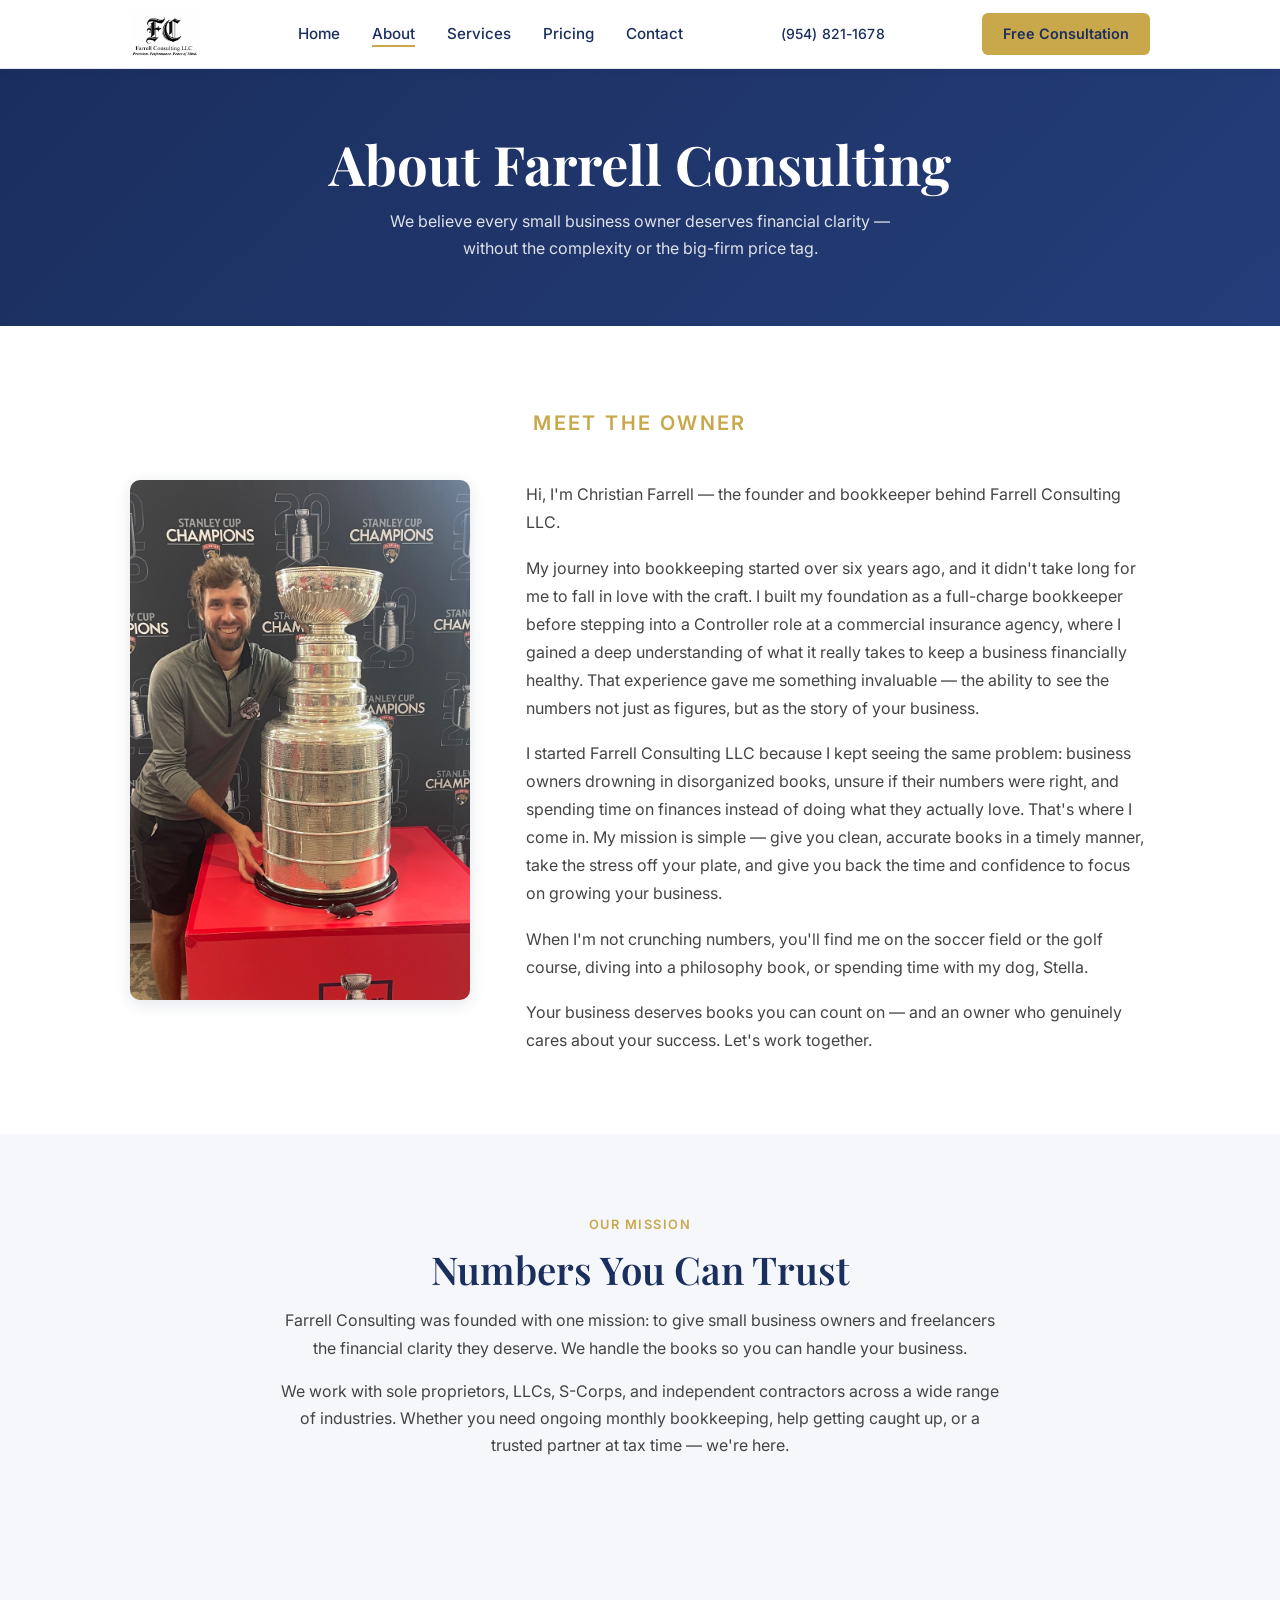
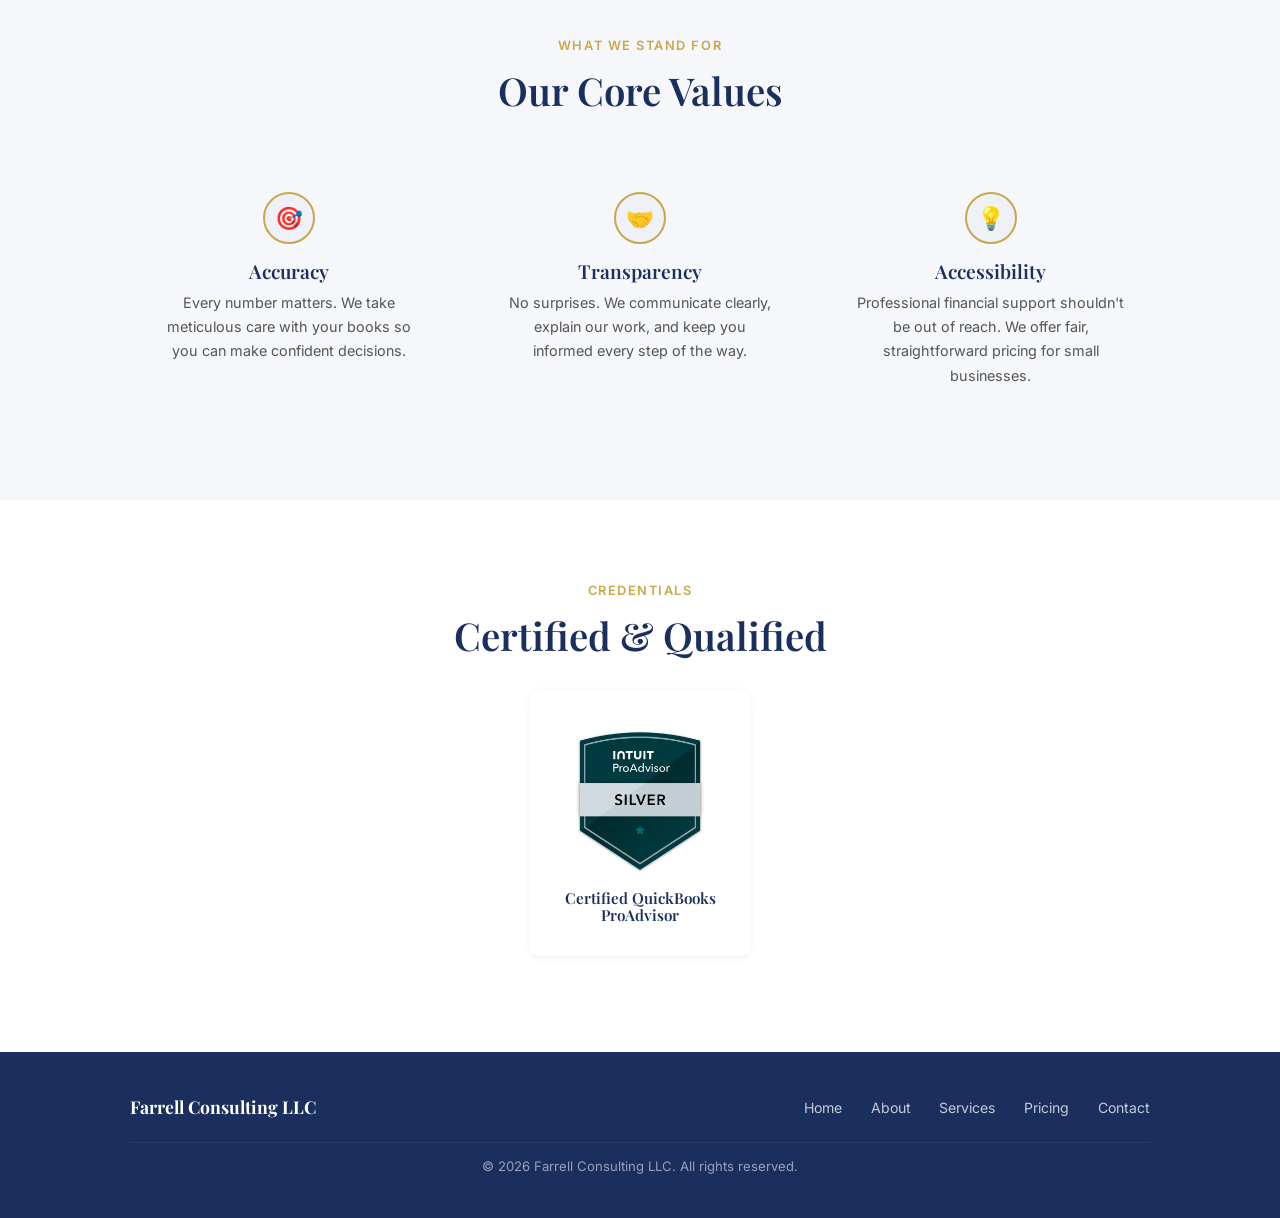
==== commit 8a67614b: "Revert "feat: make Meet the Owner full-bleed split layout, photo flush left" This reverts commit 218" ====
--- a/about.html
+++ b/about.html
@@ -45,18 +45,20 @@
     </section>
 
     <!-- Meet the Owner -->
-    <section class="owner-section">
-      <div class="owner-photo">
-        <img src="img/christian-farrell.jpg" alt="Christian Farrell, founder of Farrell Consulting LLC" />
-      </div>
-      <div class="owner-bio-wrapper">
-        <div class="section-label owner-label">Meet the Owner</div>
-        <div class="owner-bio">
-          <p>Hi, I'm Christian Farrell — the founder and bookkeeper behind Farrell Consulting LLC.</p>
-          <p>My journey into bookkeeping started over six years ago, and it didn't take long for me to fall in love with the craft. I built my foundation as a full-charge bookkeeper before stepping into a Controller role at a commercial insurance agency, where I gained a deep understanding of what it really takes to keep a business financially healthy. That experience gave me something invaluable — the ability to see the numbers not just as figures, but as the story of your business.</p>
-          <p>I started Farrell Consulting LLC because I kept seeing the same problem: business owners drowning in disorganized books, unsure if their numbers were right, and spending time on finances instead of doing what they actually love. That's where I come in. My mission is simple — give you clean, accurate books in a timely manner, take the stress off your plate, and give you back the time and confidence to focus on growing your business.</p>
-          <p>When I'm not crunching numbers, you'll find me on the soccer field or the golf course, diving into a philosophy book, or spending time with my dog, Stella.</p>
-          <p>Your business deserves books you can count on — and an owner who genuinely cares about your success. Let's work together.</p>
+    <section class="section">
+      <div class="container">
+        <div class="section-label owner-label text-center">Meet the Owner</div>
+        <div class="owner-layout">
+          <div class="owner-photo">
+            <img src="img/christian-farrell.jpg" alt="Christian Farrell, founder of Farrell Consulting LLC" />
+          </div>
+          <div class="owner-bio">
+            <p>Hi, I'm Christian Farrell — the founder and bookkeeper behind Farrell Consulting LLC.</p>
+            <p>My journey into bookkeeping started over six years ago, and it didn't take long for me to fall in love with the craft. I built my foundation as a full-charge bookkeeper before stepping into a Controller role at a commercial insurance agency, where I gained a deep understanding of what it really takes to keep a business financially healthy. That experience gave me something invaluable — the ability to see the numbers not just as figures, but as the story of your business.</p>
+            <p>I started Farrell Consulting LLC because I kept seeing the same problem: business owners drowning in disorganized books, unsure if their numbers were right, and spending time on finances instead of doing what they actually love. That's where I come in. My mission is simple — give you clean, accurate books in a timely manner, take the stress off your plate, and give you back the time and confidence to focus on growing your business.</p>
+            <p>When I'm not crunching numbers, you'll find me on the soccer field or the golf course, diving into a philosophy book, or spending time with my dog, Stella.</p>
+            <p>Your business deserves books you can count on — and an owner who genuinely cares about your success. Let's work together.</p>
+          </div>
         </div>
       </div>
     </section>
--- a/css/styles.css
+++ b/css/styles.css
@@ -228,14 +228,19 @@
 .about-centered p     { margin-bottom: 1rem; color: #444; }
 
 /* Meet the Owner */
-.owner-label { font-size: 1.25rem; margin-bottom: 1rem; }
-.owner-section {
+.owner-label { font-size: 1.25rem; }
+.owner-layout {
   display: grid;
-  grid-template-columns: 42% 1fr;
-  min-height: 560px;
+  grid-template-columns: 340px 1fr;
+  gap: 3.5rem;
+  align-items: start;
+  margin-top: 2.5rem;
 }
 .owner-photo {
+  border-radius: var(--radius-lg);
   overflow: hidden;
+  box-shadow: var(--shadow-md);
+  height: 520px;
 }
 .owner-photo img {
   width: 100%;
@@ -244,13 +249,6 @@
   object-position: top;
   display: block;
 }
-.owner-bio-wrapper {
-  padding: 4rem 5rem 4rem 4rem;
-  display: flex;
-  flex-direction: column;
-  justify-content: center;
-  background: var(--white);
-}
 .owner-bio p {
   margin-bottom: 1.1rem;
   color: #444;
@@ -259,9 +257,8 @@
 .owner-bio p:last-child { margin-bottom: 0; }
 
 @media (max-width: 768px) {
-  .owner-section { grid-template-columns: 1fr; }
-  .owner-photo   { height: 380px; }
-  .owner-bio-wrapper { padding: 2.5rem 1.5rem; }
+  .owner-layout { grid-template-columns: 1fr; }
+  .owner-photo  { max-height: 420px; }
 }
 .values-strip {
   display: grid;
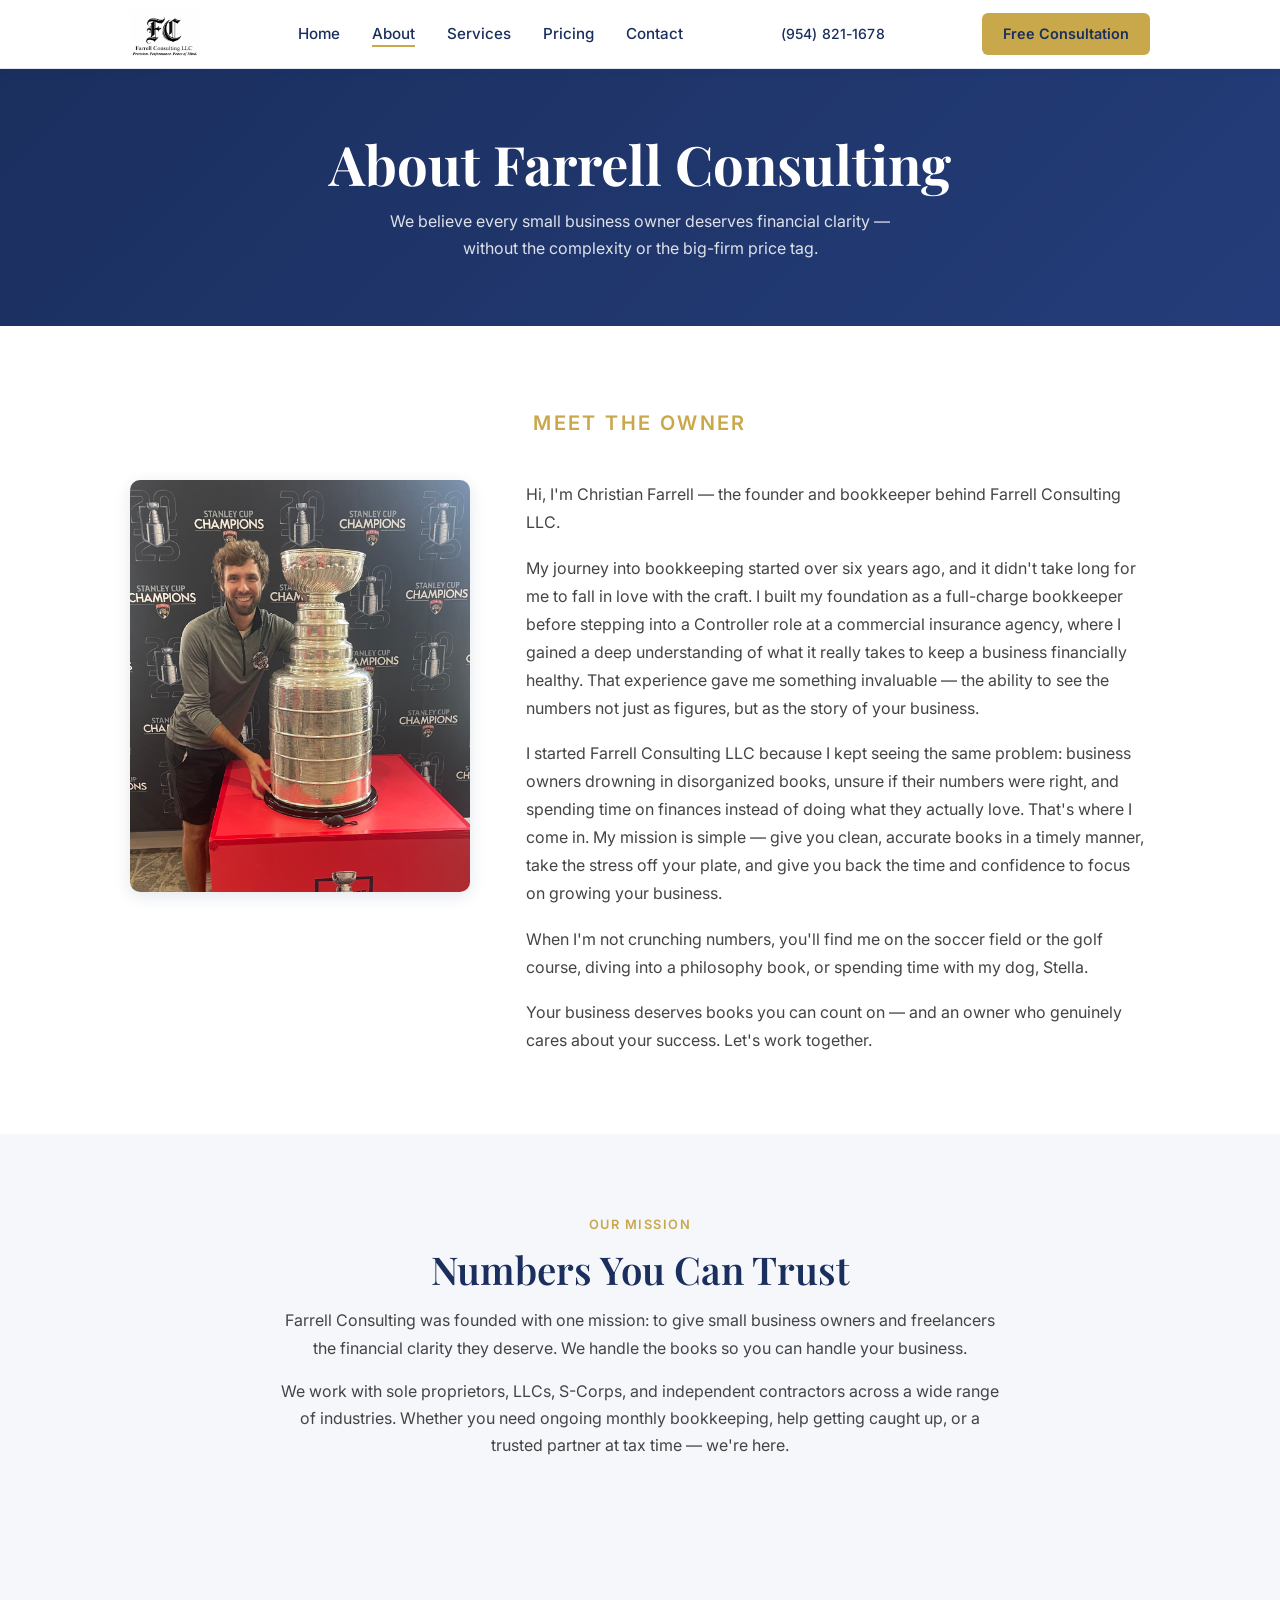
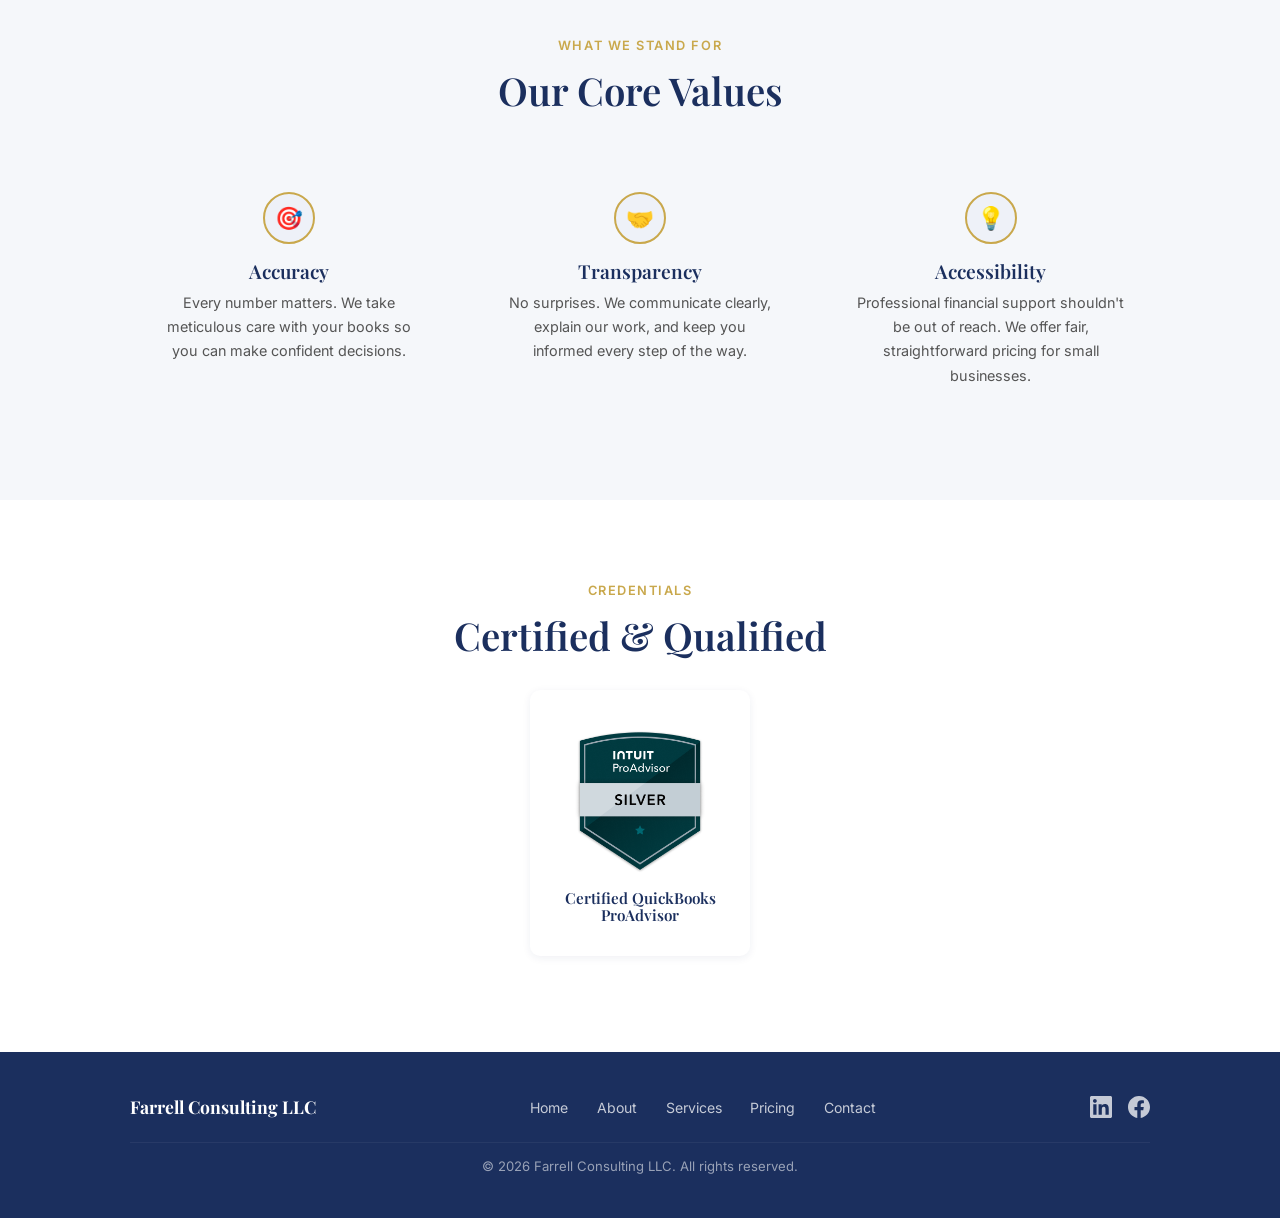
==== commit ed880292: "feat: add LinkedIn and Facebook social links to footer on all pages Co-Authored-By: Claude Sonnet 4." ====
--- a/about.html
+++ b/about.html
@@ -130,6 +130,14 @@
         <li><a href="pricing.html">Pricing</a></li>
         <li><a href="contact.html">Contact</a></li>
       </ul>
+      <div class="footer-social">
+        <a href="https://www.linkedin.com/company/farrell-consulting-llc/" target="_blank" rel="noopener" aria-label="Farrell Consulting on LinkedIn">
+          <svg xmlns="http://www.w3.org/2000/svg" width="22" height="22" viewBox="0 0 24 24" fill="currentColor" aria-hidden="true"><path d="M20.447 20.452h-3.554v-5.569c0-1.328-.027-3.037-1.852-3.037-1.853 0-2.136 1.445-2.136 2.939v5.667H9.351V9h3.414v1.561h.046c.477-.9 1.637-1.85 3.37-1.85 3.601 0 4.267 2.37 4.267 5.455v6.286zM5.337 7.433c-1.144 0-2.063-.926-2.063-2.065 0-1.138.92-2.063 2.063-2.063 1.14 0 2.064.925 2.064 2.063 0 1.139-.925 2.065-2.064 2.065zm1.782 13.019H3.555V9h3.564v11.452zM22.225 0H1.771C.792 0 0 .774 0 1.729v20.542C0 23.227.792 24 1.771 24h20.451C23.2 24 24 23.227 24 22.271V1.729C24 .774 23.2 0 22.222 0h.003z"/></svg>
+        </a>
+        <a href="https://www.facebook.com/profile.php?id=61589352776732" target="_blank" rel="noopener" aria-label="Farrell Consulting on Facebook">
+          <svg xmlns="http://www.w3.org/2000/svg" width="22" height="22" viewBox="0 0 24 24" fill="currentColor" aria-hidden="true"><path d="M24 12.073c0-6.627-5.373-12-12-12s-12 5.373-12 12c0 5.99 4.388 10.954 10.125 11.854v-8.385H7.078v-3.47h3.047V9.43c0-3.007 1.792-4.669 4.533-4.669 1.312 0 2.686.235 2.686.235v2.953H15.83c-1.491 0-1.956.925-1.956 1.874v2.25h3.328l-.532 3.47h-2.796v8.385C19.612 23.027 24 18.062 24 12.073z"/></svg>
+        </a>
+      </div>
       <p class="footer-copy">&copy; 2026 Farrell Consulting LLC. All rights reserved.</p>
     </div>
   </footer>
--- a/css/styles.css
+++ b/css/styles.css
@@ -240,13 +240,11 @@
   border-radius: var(--radius-lg);
   overflow: hidden;
   box-shadow: var(--shadow-md);
-  height: 520px;
 }
 .owner-photo img {
   width: 100%;
   height: 100%;
   object-fit: cover;
-  object-position: top;
   display: block;
 }
 .owner-bio p {
@@ -337,6 +335,12 @@
   font-size: .82rem; opacity: .55; width: 100%; text-align: center;
   padding-top: .75rem; border-top: 1px solid rgba(255,255,255,.1); margin-top: .25rem;
 }
+.footer-social { display: flex; gap: 1rem; align-items: center; }
+.footer-social a {
+  color: rgba(255,255,255,.75); transition: color .2s;
+  display: flex; align-items: center;
+}
+.footer-social a:hover { color: var(--gold); }
 
 /* === RESPONSIVE (≤ 768px) === */
 @media (max-width: 768px) {
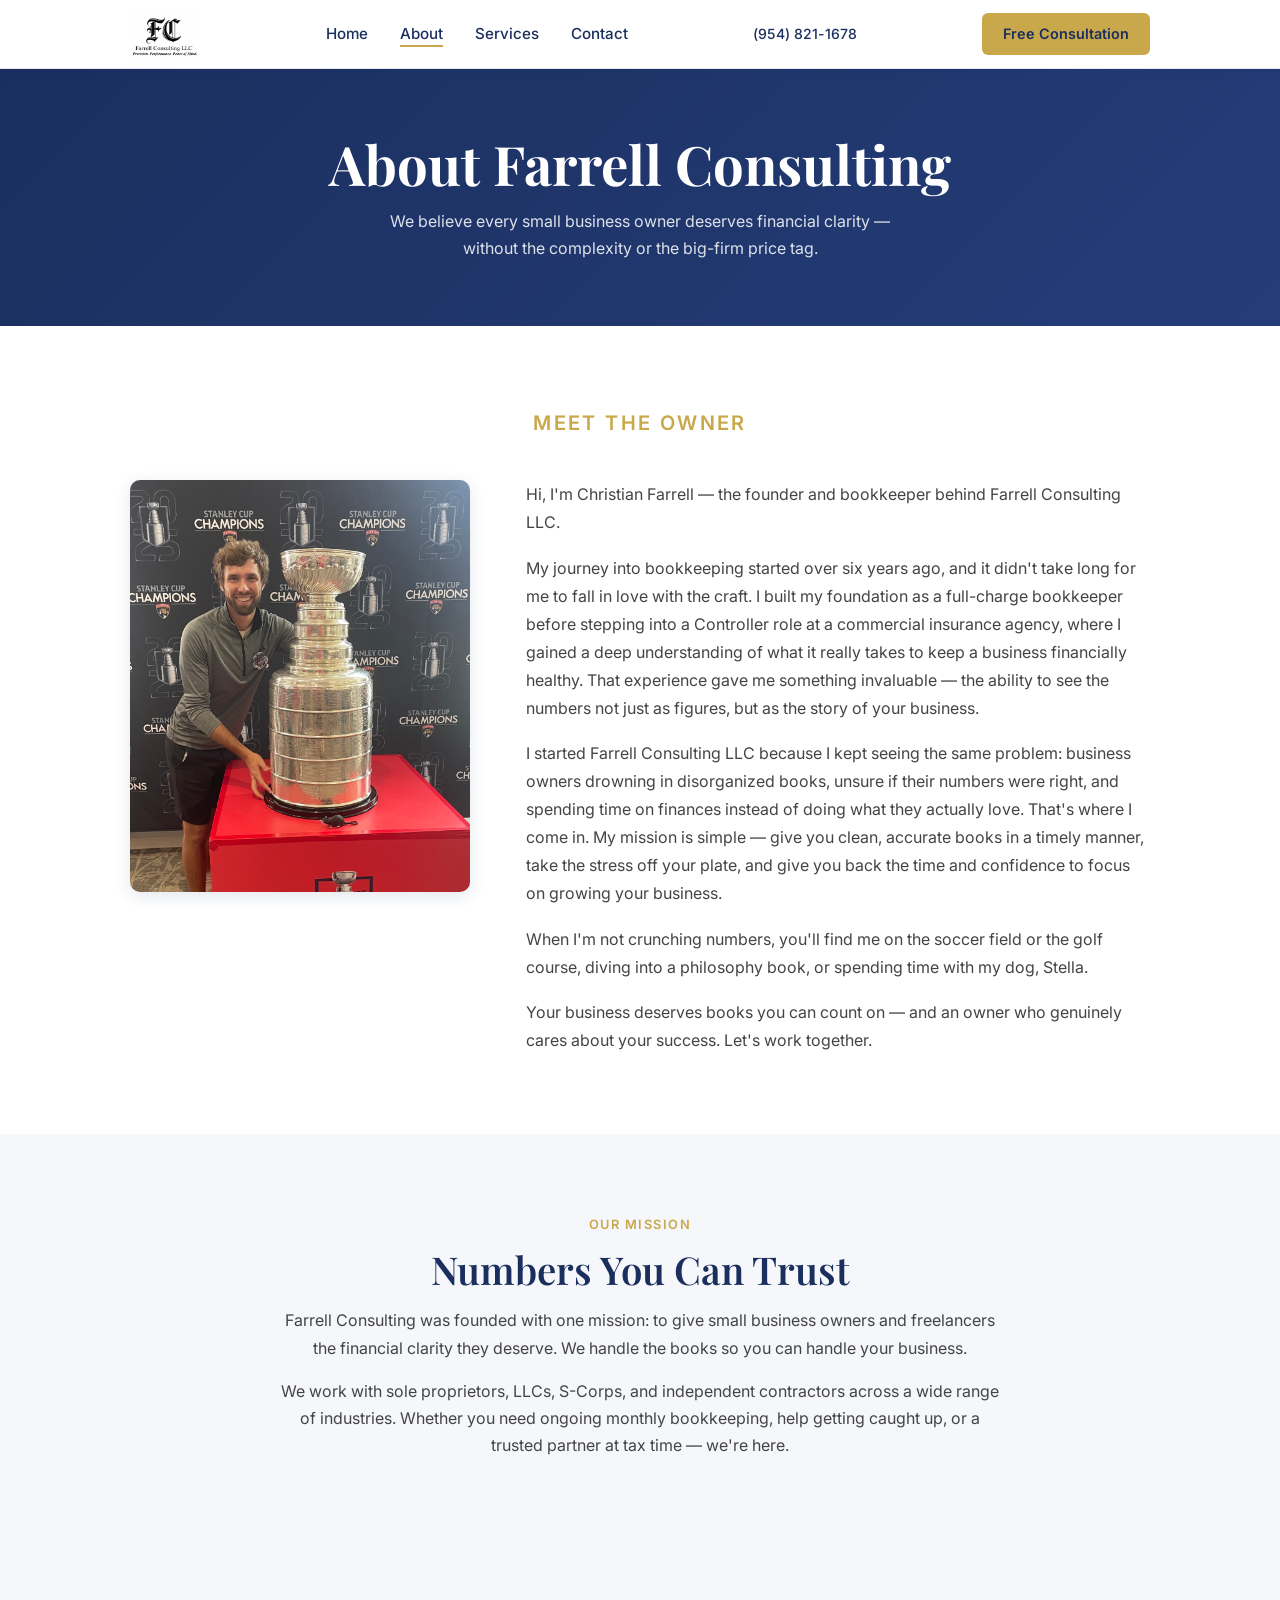
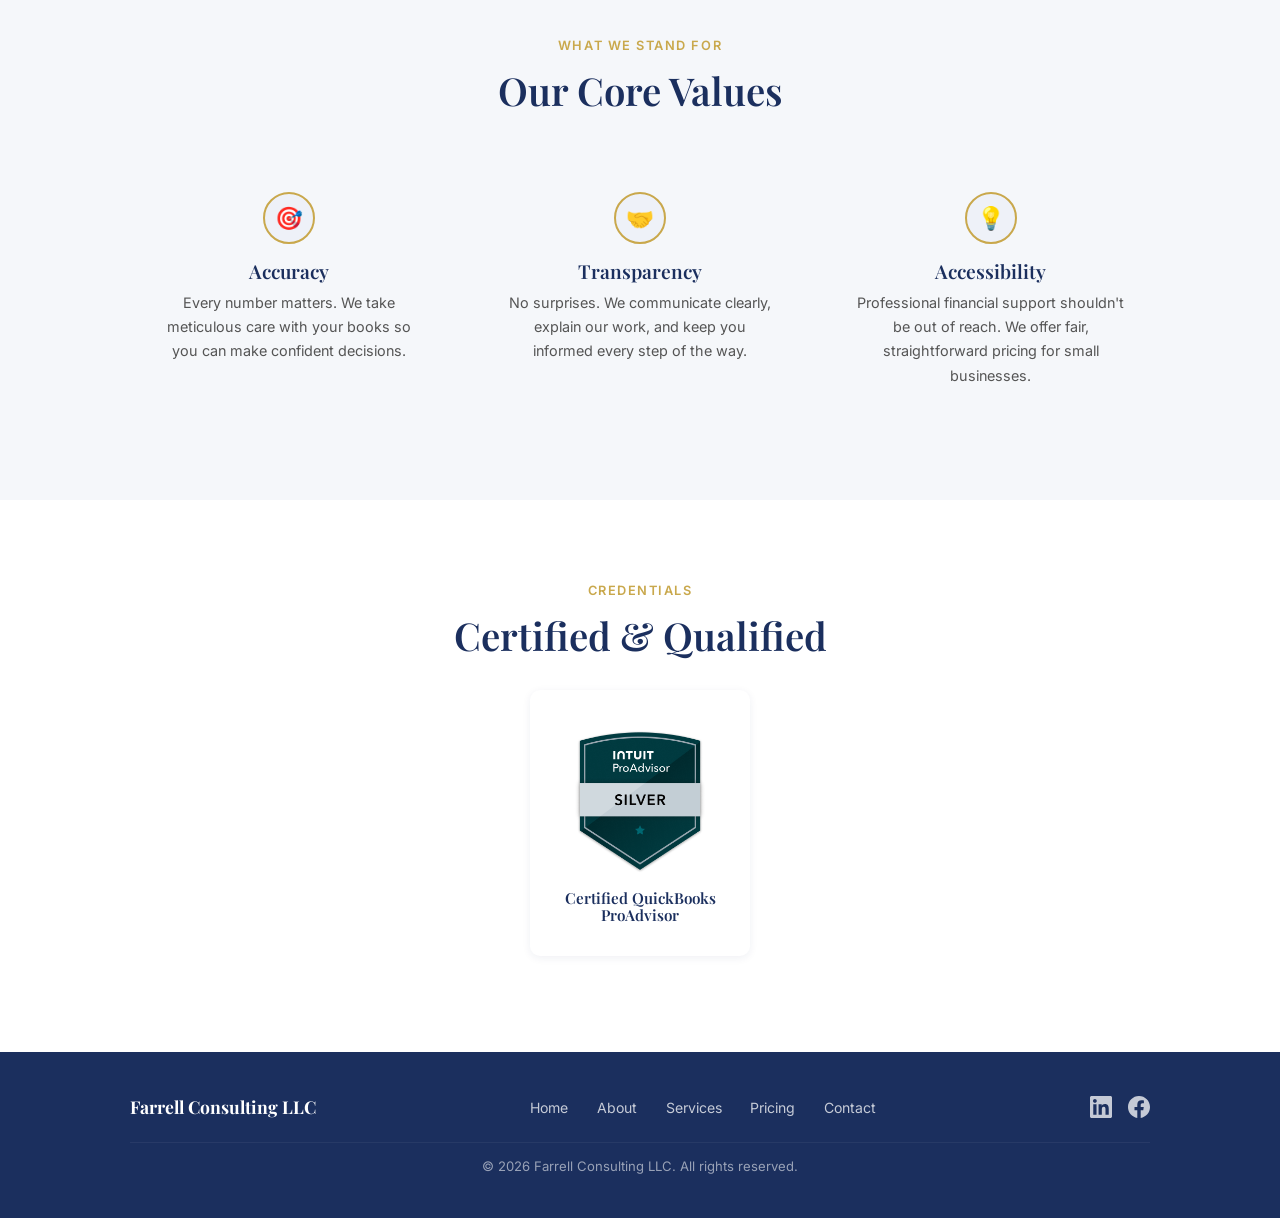
==== commit 6ffdb0b1: "feat: hide pricing page from nav and footer (page preserved) Co-Authored-By: Claude Sonnet 4.6 <nore" ====
--- a/about.html
+++ b/about.html
@@ -24,7 +24,6 @@
           <li><a href="index.html">Home</a></li>
           <li><a href="about.html" class="active">About</a></li>
           <li><a href="services.html">Services</a></li>
-          <li><a href="pricing.html">Pricing</a></li>
           <li><a href="contact.html">Contact</a></li>
         </ul>
         <a href="tel:+19548211678" class="nav-phone" aria-label="Call (954) 821-1678">(954) 821-1678</a>
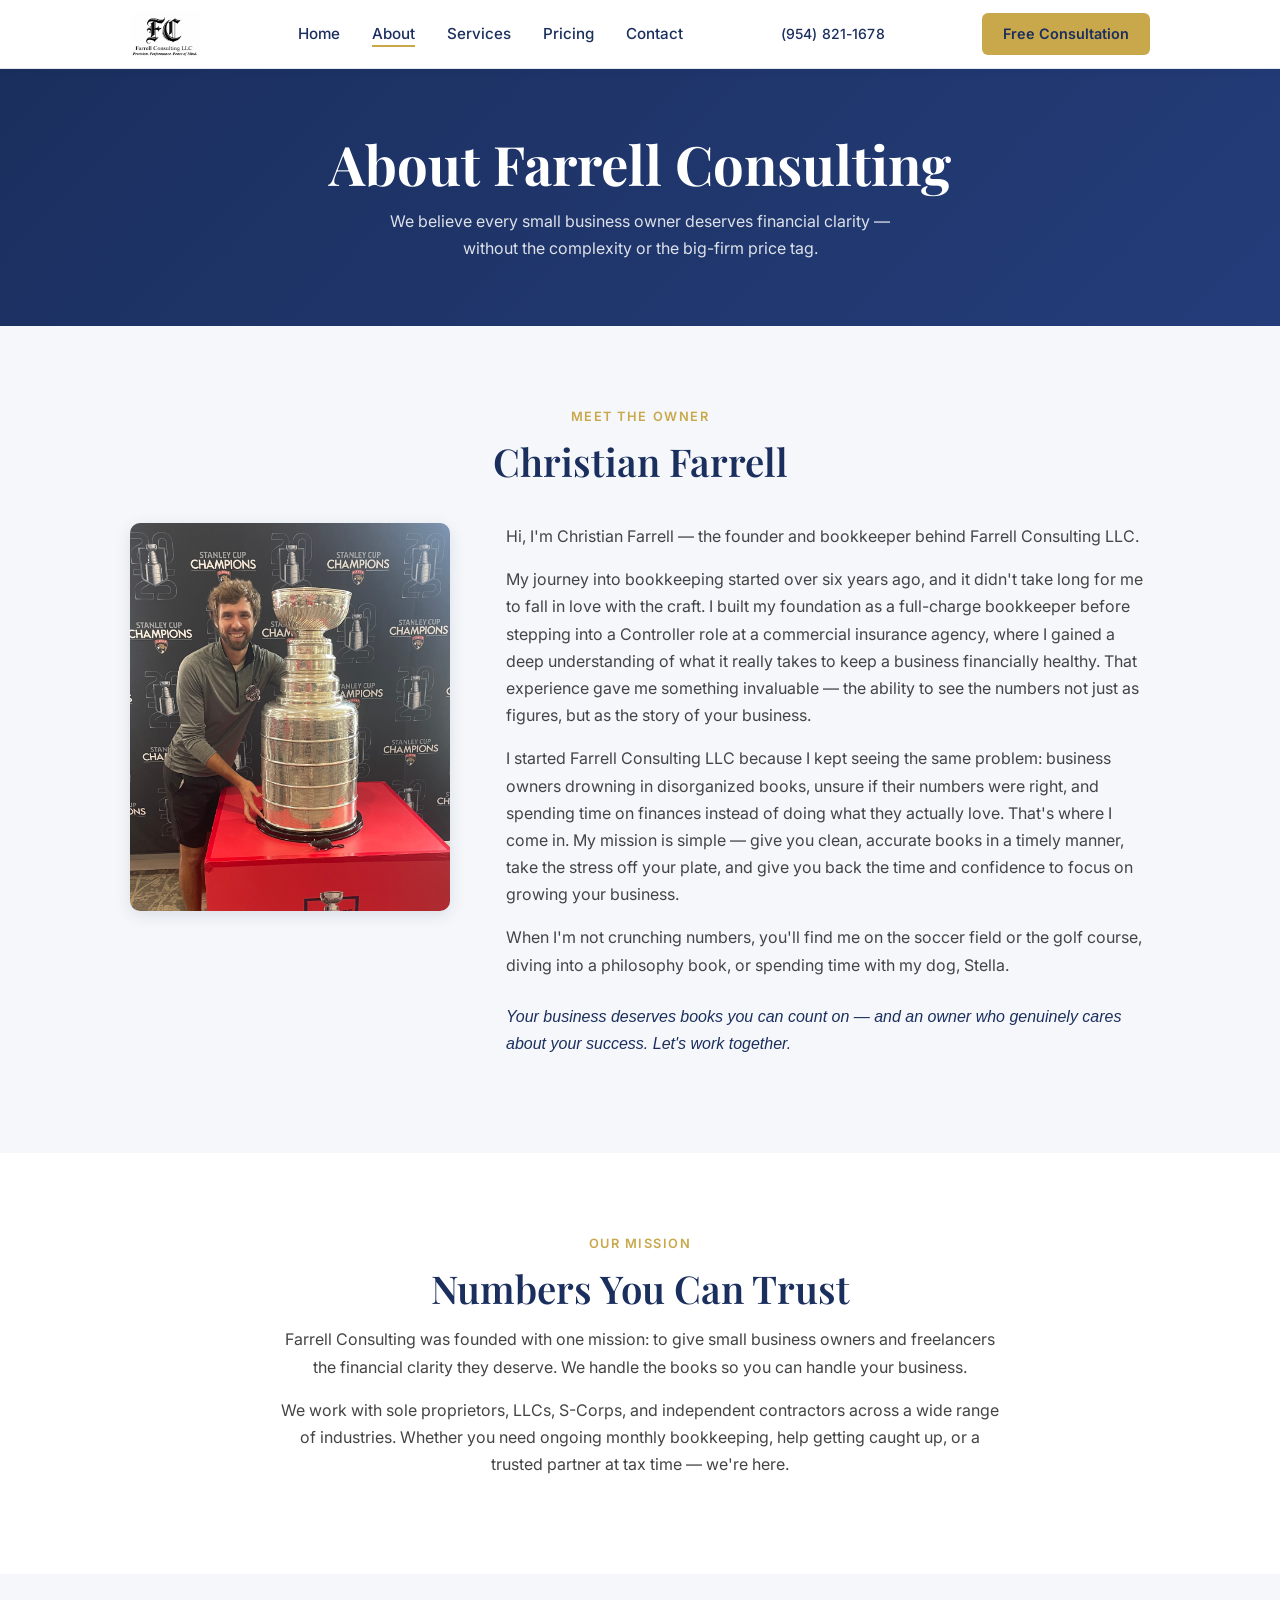
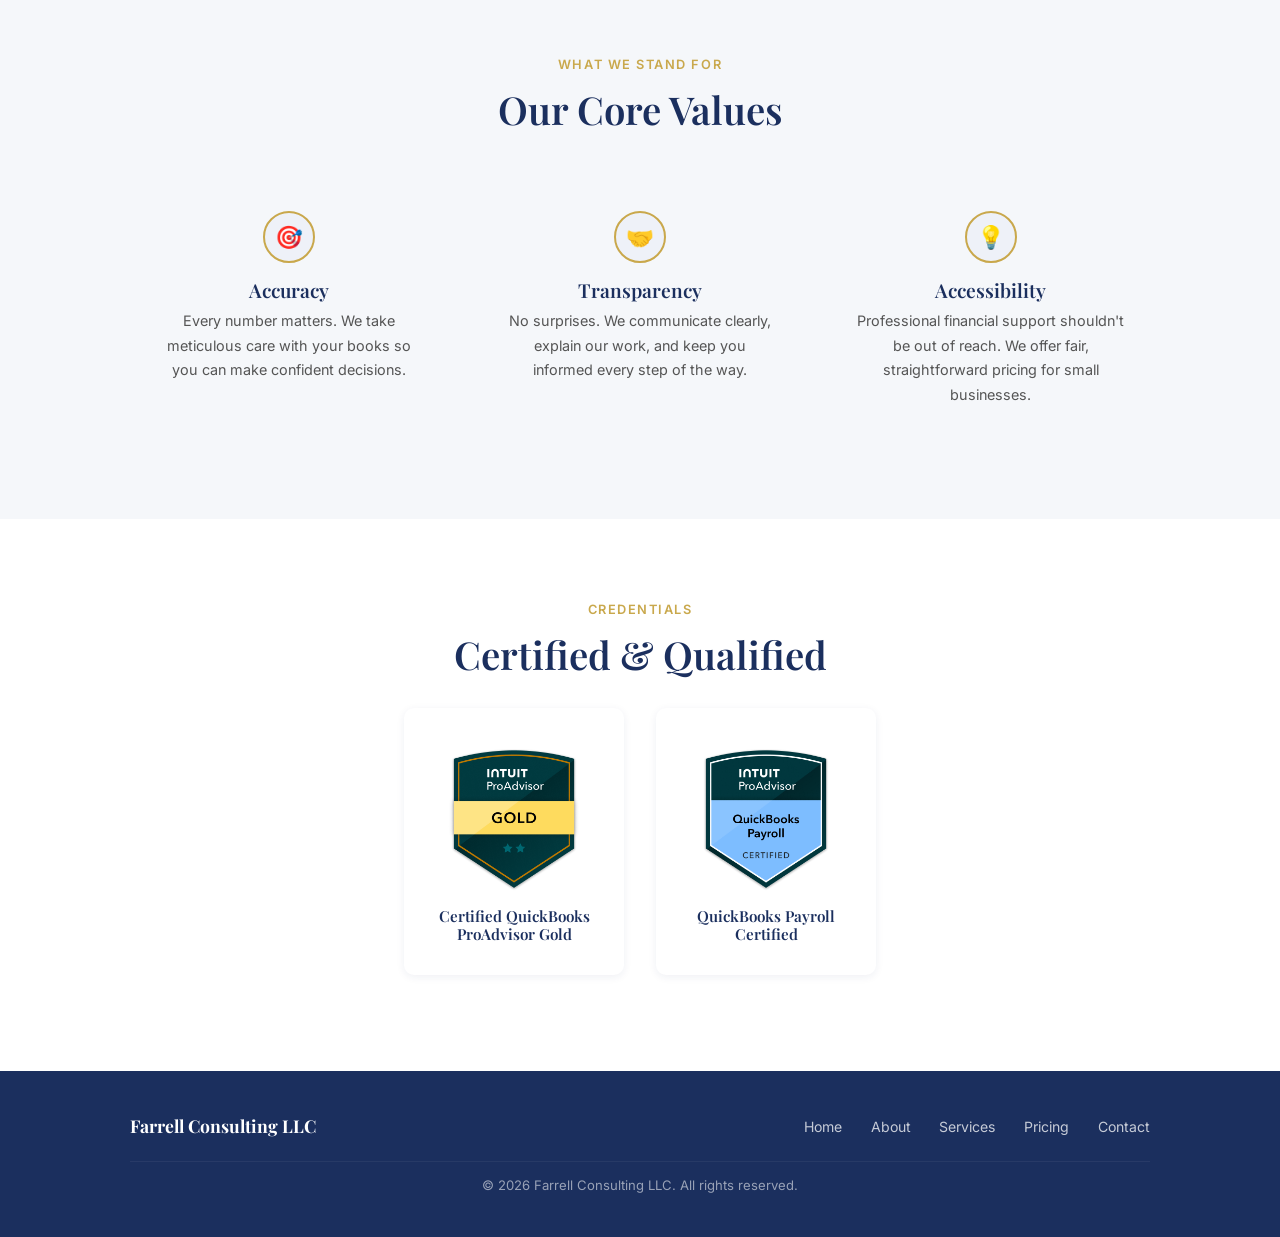
==== commit e8b375b4: "feat: update credentials section with Gold and Payroll badges Swaps Silver badge for ProAdvisor Gold" ====
--- a/about.html
+++ b/about.html
@@ -24,6 +24,7 @@
           <li><a href="index.html">Home</a></li>
           <li><a href="about.html" class="active">About</a></li>
           <li><a href="services.html">Services</a></li>
+          <li><a href="pricing.html">Pricing</a></li>
           <li><a href="contact.html">Contact</a></li>
         </ul>
         <a href="tel:+19548211678" class="nav-phone" aria-label="Call (954) 821-1678">(954) 821-1678</a>
@@ -44,26 +45,27 @@
     </section>
 
     <!-- Meet the Owner -->
-    <section class="section">
+    <section class="section bg-surface">
       <div class="container">
-        <div class="section-label owner-label text-center">Meet the Owner</div>
+        <div class="section-label text-center">Meet the Owner</div>
+        <h2 class="section-title text-center">Christian Farrell</h2>
         <div class="owner-layout">
-          <div class="owner-photo">
-            <img src="img/christian-farrell.jpg" alt="Christian Farrell, founder of Farrell Consulting LLC" />
+          <div class="owner-photo-wrap">
+            <img src="img/owner-photo.jpg" alt="Christian Farrell, founder of Farrell Consulting LLC" class="owner-photo" />
           </div>
           <div class="owner-bio">
             <p>Hi, I'm Christian Farrell — the founder and bookkeeper behind Farrell Consulting LLC.</p>
             <p>My journey into bookkeeping started over six years ago, and it didn't take long for me to fall in love with the craft. I built my foundation as a full-charge bookkeeper before stepping into a Controller role at a commercial insurance agency, where I gained a deep understanding of what it really takes to keep a business financially healthy. That experience gave me something invaluable — the ability to see the numbers not just as figures, but as the story of your business.</p>
             <p>I started Farrell Consulting LLC because I kept seeing the same problem: business owners drowning in disorganized books, unsure if their numbers were right, and spending time on finances instead of doing what they actually love. That's where I come in. My mission is simple — give you clean, accurate books in a timely manner, take the stress off your plate, and give you back the time and confidence to focus on growing your business.</p>
             <p>When I'm not crunching numbers, you'll find me on the soccer field or the golf course, diving into a philosophy book, or spending time with my dog, Stella.</p>
-            <p>Your business deserves books you can count on — and an owner who genuinely cares about your success. Let's work together.</p>
+            <p class="owner-closing">Your business deserves books you can count on — and an owner who genuinely cares about your success. Let's work together.</p>
           </div>
         </div>
       </div>
     </section>
 
     <!-- Mission & Bio -->
-    <section class="section bg-surface">
+    <section class="section">
       <div class="container">
         <div class="about-centered">
           <div class="section-label text-center">Our Mission</div>
@@ -110,8 +112,12 @@
         <h2 class="section-title text-center">Certified &amp; Qualified</h2>
         <div class="credential-section">
           <div class="credential-card">
-            <img src="img/intuit-proadvisor-silver.png" alt="Intuit QuickBooks ProAdvisor Silver badge" class="credential-badge" />
-            <h4>Certified QuickBooks ProAdvisor</h4>
+            <img src="img/intuit-proadvisor-badge-tier-gold.png" alt="Intuit QuickBooks ProAdvisor Gold badge" class="credential-badge" />
+            <h4>Certified QuickBooks ProAdvisor Gold</h4>
+          </div>
+          <div class="credential-card">
+            <img src="img/quickbooks-online-payroll-certification.png" alt="Intuit QuickBooks Payroll Certified badge" class="credential-badge" />
+            <h4>QuickBooks Payroll Certified</h4>
           </div>
         </div>
       </div>
@@ -129,14 +135,6 @@
         <li><a href="pricing.html">Pricing</a></li>
         <li><a href="contact.html">Contact</a></li>
       </ul>
-      <div class="footer-social">
-        <a href="https://www.linkedin.com/company/farrell-consulting-llc/" target="_blank" rel="noopener" aria-label="Farrell Consulting on LinkedIn">
-          <svg xmlns="http://www.w3.org/2000/svg" width="22" height="22" viewBox="0 0 24 24" fill="currentColor" aria-hidden="true"><path d="M20.447 20.452h-3.554v-5.569c0-1.328-.027-3.037-1.852-3.037-1.853 0-2.136 1.445-2.136 2.939v5.667H9.351V9h3.414v1.561h.046c.477-.9 1.637-1.85 3.37-1.85 3.601 0 4.267 2.37 4.267 5.455v6.286zM5.337 7.433c-1.144 0-2.063-.926-2.063-2.065 0-1.138.92-2.063 2.063-2.063 1.14 0 2.064.925 2.064 2.063 0 1.139-.925 2.065-2.064 2.065zm1.782 13.019H3.555V9h3.564v11.452zM22.225 0H1.771C.792 0 0 .774 0 1.729v20.542C0 23.227.792 24 1.771 24h20.451C23.2 24 24 23.227 24 22.271V1.729C24 .774 23.2 0 22.222 0h.003z"/></svg>
-        </a>
-        <a href="https://www.facebook.com/profile.php?id=61589352776732" target="_blank" rel="noopener" aria-label="Farrell Consulting on Facebook">
-          <svg xmlns="http://www.w3.org/2000/svg" width="22" height="22" viewBox="0 0 24 24" fill="currentColor" aria-hidden="true"><path d="M24 12.073c0-6.627-5.373-12-12-12s-12 5.373-12 12c0 5.99 4.388 10.954 10.125 11.854v-8.385H7.078v-3.47h3.047V9.43c0-3.007 1.792-4.669 4.533-4.669 1.312 0 2.686.235 2.686.235v2.953H15.83c-1.491 0-1.956.925-1.956 1.874v2.25h3.328l-.532 3.47h-2.796v8.385C19.612 23.027 24 18.062 24 12.073z"/></svg>
-        </a>
-      </div>
       <p class="footer-copy">&copy; 2026 Farrell Consulting LLC. All rights reserved.</p>
     </div>
   </footer>
--- a/css/styles.css
+++ b/css/styles.css
@@ -226,38 +226,6 @@
   text-align: center;
 }
 .about-centered p     { margin-bottom: 1rem; color: #444; }
-
-/* Meet the Owner */
-.owner-label { font-size: 1.25rem; }
-.owner-layout {
-  display: grid;
-  grid-template-columns: 340px 1fr;
-  gap: 3.5rem;
-  align-items: start;
-  margin-top: 2.5rem;
-}
-.owner-photo {
-  border-radius: var(--radius-lg);
-  overflow: hidden;
-  box-shadow: var(--shadow-md);
-}
-.owner-photo img {
-  width: 100%;
-  height: 100%;
-  object-fit: cover;
-  display: block;
-}
-.owner-bio p {
-  margin-bottom: 1.1rem;
-  color: #444;
-  line-height: 1.75;
-}
-.owner-bio p:last-child { margin-bottom: 0; }
-
-@media (max-width: 768px) {
-  .owner-layout { grid-template-columns: 1fr; }
-  .owner-photo  { max-height: 420px; }
-}
 .values-strip {
   display: grid;
   grid-template-columns: repeat(auto-fit, minmax(200px, 1fr));
@@ -335,12 +303,6 @@
   font-size: .82rem; opacity: .55; width: 100%; text-align: center;
   padding-top: .75rem; border-top: 1px solid rgba(255,255,255,.1); margin-top: .25rem;
 }
-.footer-social { display: flex; gap: 1rem; align-items: center; }
-.footer-social a {
-  color: rgba(255,255,255,.75); transition: color .2s;
-  display: flex; align-items: center;
-}
-.footer-social a:hover { color: var(--gold); }
 
 /* === RESPONSIVE (≤ 768px) === */
 @media (max-width: 768px) {
@@ -603,11 +565,52 @@
 }
 
 /* =============================================
+   Meet the Owner section (about page)
+   ============================================= */
+.owner-layout {
+  display: flex;
+  align-items: flex-start;
+  gap: 3.5rem;
+  margin-top: 2.5rem;
+  flex-wrap: wrap;
+}
+.owner-photo-wrap {
+  flex-shrink: 0;
+  width: 320px;
+}
+.owner-photo {
+  width: 100%;
+  border-radius: var(--radius-lg);
+  box-shadow: var(--shadow-md);
+  object-fit: cover;
+}
+.owner-bio {
+  flex: 1;
+  min-width: 260px;
+}
+.owner-bio p {
+  margin-bottom: 1rem;
+  color: #444;
+}
+.owner-closing {
+  font-style: italic;
+  font-weight: 500;
+  color: var(--navy) !important;
+  margin-top: 1.5rem !important;
+}
+@media (max-width: 700px) {
+  .owner-layout { flex-direction: column; }
+  .owner-photo-wrap { width: 100%; max-width: 340px; margin: 0 auto; }
+}
+
+/* =============================================
    V2: Credentials section (about page)
    ============================================= */
 .credential-section {
   display: flex;
   justify-content: center;
+  gap: 2rem;
+  flex-wrap: wrap;
   padding: 1rem 0;
 }
 .credential-card {
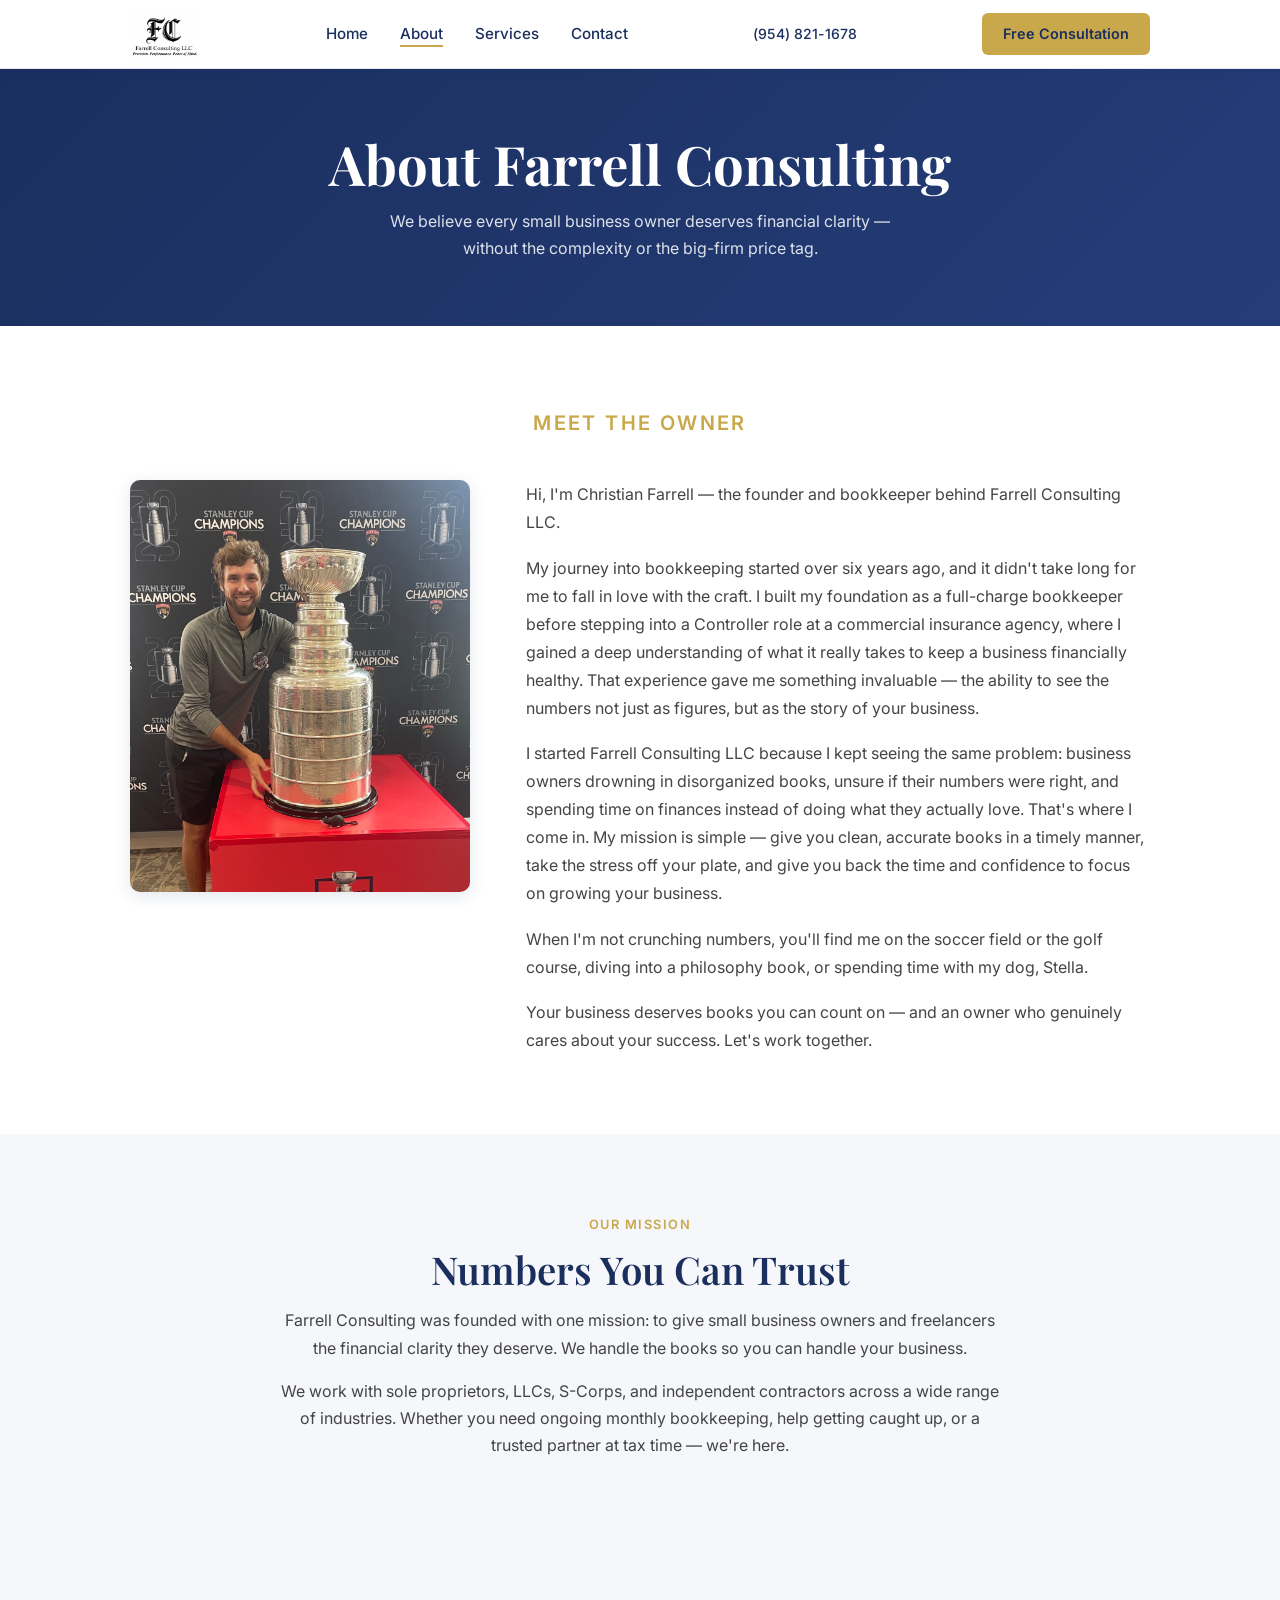
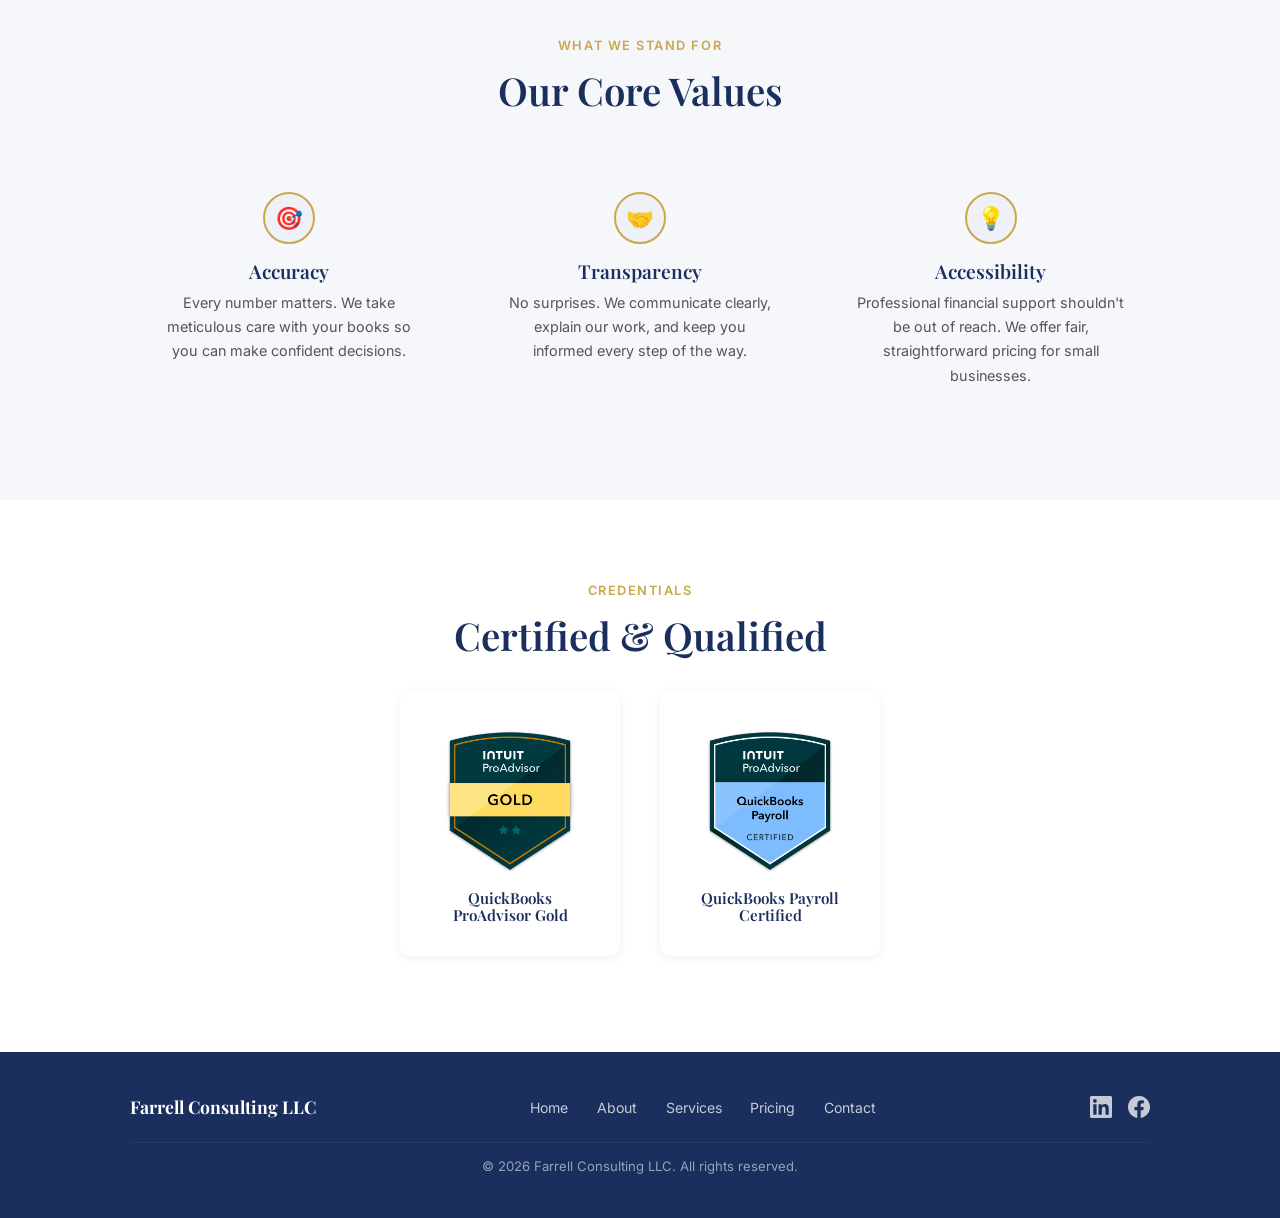
==== commit 76ce16da: "feat: replace Silver badge with ProAdvisor Gold and QB Payroll Certified badges Co-Authored-By: Clau" ====
--- a/about.html
+++ b/about.html
@@ -24,7 +24,6 @@
           <li><a href="index.html">Home</a></li>
           <li><a href="about.html" class="active">About</a></li>
           <li><a href="services.html">Services</a></li>
-          <li><a href="pricing.html">Pricing</a></li>
           <li><a href="contact.html">Contact</a></li>
         </ul>
         <a href="tel:+19548211678" class="nav-phone" aria-label="Call (954) 821-1678">(954) 821-1678</a>
@@ -45,27 +44,26 @@
     </section>
 
     <!-- Meet the Owner -->
-    <section class="section bg-surface">
+    <section class="section">
       <div class="container">
-        <div class="section-label text-center">Meet the Owner</div>
-        <h2 class="section-title text-center">Christian Farrell</h2>
+        <div class="section-label owner-label text-center">Meet the Owner</div>
         <div class="owner-layout">
-          <div class="owner-photo-wrap">
-            <img src="img/owner-photo.jpg" alt="Christian Farrell, founder of Farrell Consulting LLC" class="owner-photo" />
+          <div class="owner-photo">
+            <img src="img/christian-farrell.jpg" alt="Christian Farrell, founder of Farrell Consulting LLC" />
           </div>
           <div class="owner-bio">
             <p>Hi, I'm Christian Farrell — the founder and bookkeeper behind Farrell Consulting LLC.</p>
             <p>My journey into bookkeeping started over six years ago, and it didn't take long for me to fall in love with the craft. I built my foundation as a full-charge bookkeeper before stepping into a Controller role at a commercial insurance agency, where I gained a deep understanding of what it really takes to keep a business financially healthy. That experience gave me something invaluable — the ability to see the numbers not just as figures, but as the story of your business.</p>
             <p>I started Farrell Consulting LLC because I kept seeing the same problem: business owners drowning in disorganized books, unsure if their numbers were right, and spending time on finances instead of doing what they actually love. That's where I come in. My mission is simple — give you clean, accurate books in a timely manner, take the stress off your plate, and give you back the time and confidence to focus on growing your business.</p>
             <p>When I'm not crunching numbers, you'll find me on the soccer field or the golf course, diving into a philosophy book, or spending time with my dog, Stella.</p>
-            <p class="owner-closing">Your business deserves books you can count on — and an owner who genuinely cares about your success. Let's work together.</p>
+            <p>Your business deserves books you can count on — and an owner who genuinely cares about your success. Let's work together.</p>
           </div>
         </div>
       </div>
     </section>
 
     <!-- Mission & Bio -->
-    <section class="section">
+    <section class="section bg-surface">
       <div class="container">
         <div class="about-centered">
           <div class="section-label text-center">Our Mission</div>
@@ -112,11 +110,11 @@
         <h2 class="section-title text-center">Certified &amp; Qualified</h2>
         <div class="credential-section">
           <div class="credential-card">
-            <img src="img/intuit-proadvisor-badge-tier-gold.png" alt="Intuit QuickBooks ProAdvisor Gold badge" class="credential-badge" />
-            <h4>Certified QuickBooks ProAdvisor Gold</h4>
+            <img src="img/intuit-proadvisor-gold.png" alt="Intuit QuickBooks ProAdvisor Gold badge" class="credential-badge" />
+            <h4>QuickBooks ProAdvisor Gold</h4>
           </div>
           <div class="credential-card">
-            <img src="img/quickbooks-online-payroll-certification.png" alt="Intuit QuickBooks Payroll Certified badge" class="credential-badge" />
+            <img src="img/qb-payroll-certified.png" alt="Intuit QuickBooks Payroll Certified badge" class="credential-badge" />
             <h4>QuickBooks Payroll Certified</h4>
           </div>
         </div>
@@ -135,6 +133,14 @@
         <li><a href="pricing.html">Pricing</a></li>
         <li><a href="contact.html">Contact</a></li>
       </ul>
+      <div class="footer-social">
+        <a href="https://www.linkedin.com/company/farrell-consulting-llc/" target="_blank" rel="noopener" aria-label="Farrell Consulting on LinkedIn">
+          <svg xmlns="http://www.w3.org/2000/svg" width="22" height="22" viewBox="0 0 24 24" fill="currentColor" aria-hidden="true"><path d="M20.447 20.452h-3.554v-5.569c0-1.328-.027-3.037-1.852-3.037-1.853 0-2.136 1.445-2.136 2.939v5.667H9.351V9h3.414v1.561h.046c.477-.9 1.637-1.85 3.37-1.85 3.601 0 4.267 2.37 4.267 5.455v6.286zM5.337 7.433c-1.144 0-2.063-.926-2.063-2.065 0-1.138.92-2.063 2.063-2.063 1.14 0 2.064.925 2.064 2.063 0 1.139-.925 2.065-2.064 2.065zm1.782 13.019H3.555V9h3.564v11.452zM22.225 0H1.771C.792 0 0 .774 0 1.729v20.542C0 23.227.792 24 1.771 24h20.451C23.2 24 24 23.227 24 22.271V1.729C24 .774 23.2 0 22.222 0h.003z"/></svg>
+        </a>
+        <a href="https://www.facebook.com/profile.php?id=61589352776732" target="_blank" rel="noopener" aria-label="Farrell Consulting on Facebook">
+          <svg xmlns="http://www.w3.org/2000/svg" width="22" height="22" viewBox="0 0 24 24" fill="currentColor" aria-hidden="true"><path d="M24 12.073c0-6.627-5.373-12-12-12s-12 5.373-12 12c0 5.99 4.388 10.954 10.125 11.854v-8.385H7.078v-3.47h3.047V9.43c0-3.007 1.792-4.669 4.533-4.669 1.312 0 2.686.235 2.686.235v2.953H15.83c-1.491 0-1.956.925-1.956 1.874v2.25h3.328l-.532 3.47h-2.796v8.385C19.612 23.027 24 18.062 24 12.073z"/></svg>
+        </a>
+      </div>
       <p class="footer-copy">&copy; 2026 Farrell Consulting LLC. All rights reserved.</p>
     </div>
   </footer>
--- a/css/styles.css
+++ b/css/styles.css
@@ -226,6 +226,38 @@
   text-align: center;
 }
 .about-centered p     { margin-bottom: 1rem; color: #444; }
+
+/* Meet the Owner */
+.owner-label { font-size: 1.25rem; }
+.owner-layout {
+  display: grid;
+  grid-template-columns: 340px 1fr;
+  gap: 3.5rem;
+  align-items: start;
+  margin-top: 2.5rem;
+}
+.owner-photo {
+  border-radius: var(--radius-lg);
+  overflow: hidden;
+  box-shadow: var(--shadow-md);
+}
+.owner-photo img {
+  width: 100%;
+  height: 100%;
+  object-fit: cover;
+  display: block;
+}
+.owner-bio p {
+  margin-bottom: 1.1rem;
+  color: #444;
+  line-height: 1.75;
+}
+.owner-bio p:last-child { margin-bottom: 0; }
+
+@media (max-width: 768px) {
+  .owner-layout { grid-template-columns: 1fr; }
+  .owner-photo  { max-height: 420px; }
+}
 .values-strip {
   display: grid;
   grid-template-columns: repeat(auto-fit, minmax(200px, 1fr));
@@ -303,6 +335,12 @@
   font-size: .82rem; opacity: .55; width: 100%; text-align: center;
   padding-top: .75rem; border-top: 1px solid rgba(255,255,255,.1); margin-top: .25rem;
 }
+.footer-social { display: flex; gap: 1rem; align-items: center; }
+.footer-social a {
+  color: rgba(255,255,255,.75); transition: color .2s;
+  display: flex; align-items: center;
+}
+.footer-social a:hover { color: var(--gold); }
 
 /* === RESPONSIVE (≤ 768px) === */
 @media (max-width: 768px) {
@@ -565,51 +603,12 @@
 }
 
 /* =============================================
-   Meet the Owner section (about page)
-   ============================================= */
-.owner-layout {
-  display: flex;
-  align-items: flex-start;
-  gap: 3.5rem;
-  margin-top: 2.5rem;
-  flex-wrap: wrap;
-}
-.owner-photo-wrap {
-  flex-shrink: 0;
-  width: 320px;
-}
-.owner-photo {
-  width: 100%;
-  border-radius: var(--radius-lg);
-  box-shadow: var(--shadow-md);
-  object-fit: cover;
-}
-.owner-bio {
-  flex: 1;
-  min-width: 260px;
-}
-.owner-bio p {
-  margin-bottom: 1rem;
-  color: #444;
-}
-.owner-closing {
-  font-style: italic;
-  font-weight: 500;
-  color: var(--navy) !important;
-  margin-top: 1.5rem !important;
-}
-@media (max-width: 700px) {
-  .owner-layout { flex-direction: column; }
-  .owner-photo-wrap { width: 100%; max-width: 340px; margin: 0 auto; }
-}
-
-/* =============================================
    V2: Credentials section (about page)
    ============================================= */
 .credential-section {
   display: flex;
   justify-content: center;
-  gap: 2rem;
+  gap: 2.5rem;
   flex-wrap: wrap;
   padding: 1rem 0;
 }
